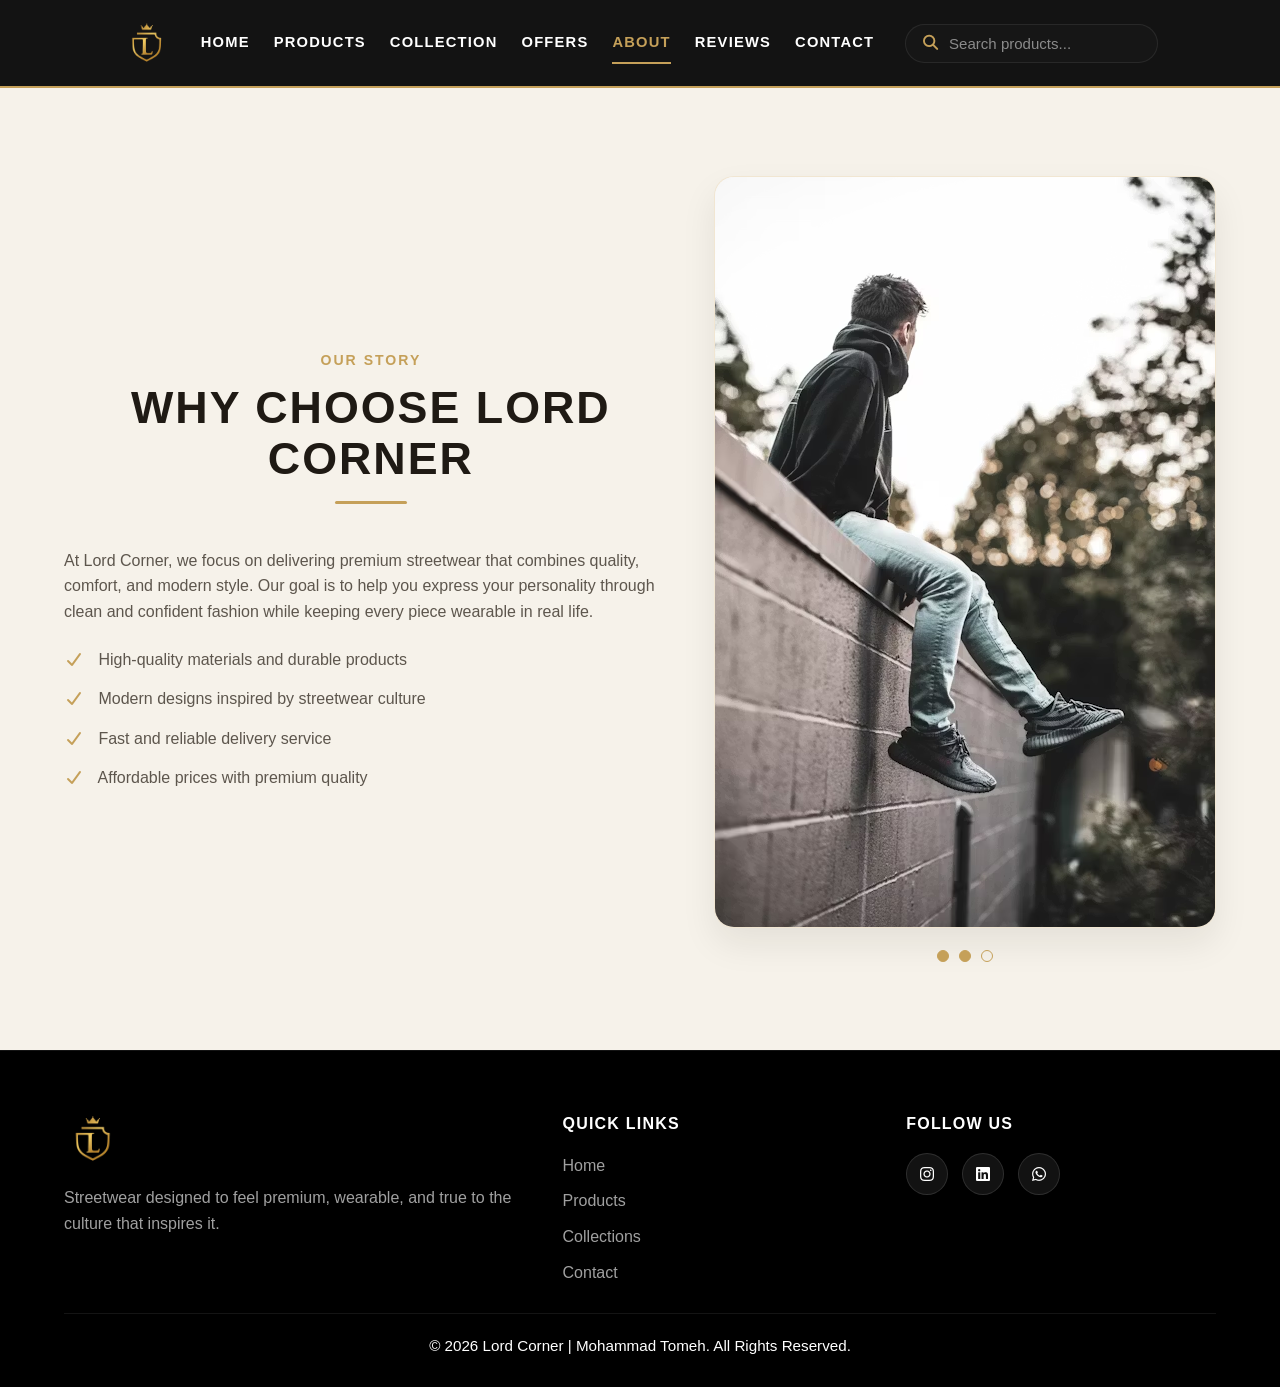
==== about.html @ c8d8e0b9 "First Push" ====
<!DOCTYPE html>
<html lang="en">
<head>
    <meta charset="UTF-8">
    <meta name="viewport" content="width=device-width, initial-scale=1.0">
    <title>Lord Corner | About Us</title>
    <link rel="stylesheet" href="css/all.css">
    <link rel="stylesheet" href="css/style.css">
</head>
<body>

    <header class="site-header">
        <div class="header-container">
            <a href="index.html" class="logo-link">
                <img class="site-logo" src="Photos/logo_Nero_AI_Background_Remover_transparent.png" alt="Lord Corner Logo">
            </a>
            <nav class="primary-nav">
                <ul class="primary-nav-list">
                    <li><a href="index.html" class="primary-nav-link">Home</a></li>
                    <li><a href="Products.html" class="primary-nav-link">Products</a></li>
                    <li class="collection-menu">
                        <a href="collection.html" class="primary-nav-link">Collection</a>
                        <ul class="collection-dropdown">
                            <li><a href="collection.html#curated-edit" class="dropdown-nav-link">Curated Edit</a></li>
                            <li><a href="collection.html#featured-sets" class="dropdown-nav-link">Featured Sets</a></li>
                            <li><a href="collection.html#seasonal-picks" class="dropdown-nav-link">Seasonal Picks</a></li>
                        </ul>
                    </li>
                    <li><a href="offers.html" class="primary-nav-link">Offers</a></li>
                    <li><a href="about.html" class="primary-nav-link active">About</a></li>
                    <li><a href="team.html" class="primary-nav-link">Reviews</a></li>
                    <li><a href="contact.html" class="primary-nav-link">Contact</a></li>
                </ul>
            </nav>
            <div class="header-actions">
                <div class="header-search">
                    <i class="fa-solid fa-magnifying-glass"></i>
                    <input type="search" placeholder="Search products...">
                </div>
            </div>
        </div>
    </header>

    <section class="about-section" id="about">
        <div class="about-layout">
            <div class="about-copy">
                <div class="section-header">
                    <span class="section-subtitle">Our Story</span>
                    <h2 class="section-title">Why Choose Lord Corner</h2>
                    <div class="section-line"></div>
                </div>

                <p class="about-description">
                    At Lord Corner, we focus on delivering premium streetwear that combines quality, comfort,
                    and modern style. Our goal is to help you express your personality through clean and confident
                    fashion while keeping every piece wearable in real life.
                </p>

                <ul class="about-list">
                    <li><i class="fa-solid fa-check"></i> High-quality materials and durable products</li>
                    <li><i class="fa-solid fa-check"></i> Modern designs inspired by streetwear culture</li>
                    <li><i class="fa-solid fa-check"></i> Fast and reliable delivery service</li>
                    <li><i class="fa-solid fa-check"></i> Affordable prices with premium quality</li>
                </ul>
            </div>

            <div class="about-visual">
                <div class="about-photo-frame">
                    <img src="Photos/outfit.avif" alt="Lord Corner outfit showcase">
                </div>

                <div class="about-gallery-dots">
                    <a href="#about"><div class="about-gallery-dot about-gallery-dot-active"></div></a>
                    <a href="#about"><div class="about-gallery-dot about-gallery-dot-middle"></div></a>
                    <a href="#about"><div class="about-gallery-dot"></div></a>
                </div>
            </div>
        </div>
    </section>

    <footer class="site-footer">
        <div class="footer-container">
            <div class="footer-brand">
                <img src="Photos/logo_Nero_AI_Background_Remover_transparent.png" alt="Lord Corner Logo">
                <p>Streetwear designed to feel premium, wearable, and true to the culture that inspires it.</p>
            </div>

            <div class="footer-links">
                <h4>Quick Links</h4>
                <ul>
                    <li><a href="index.html">Home</a></li>
                    <li><a href="Products.html">Products</a></li>
                    <li><a href="collection.html">Collections</a></li>
                    <li><a href="contact.html">Contact</a></li>
                </ul>
            </div>

            <div class="footer-social">
                <h4>Follow Us</h4>
                <div class="social-icons">
                    <a href="https://www.instagram.com/m7md.tomeh/" target="_blank"><i class="fa-brands fa-instagram"></i></a>
                    <a href="https://www.linkedin.com/in/mohammad-tomeh-3a568034b/" target="_blank"><i class="fa-brands fa-linkedin"></i></a>
                    <a href="https://wa.me/972599396976" target="_blank"><i class="fa-brands fa-whatsapp"></i></a>
                </div>
            </div>
        </div>
        <div class="footer-bottom">
            <p>&copy; 2026 Lord Corner | Mohammad Tomeh. All Rights Reserved.</p>
        </div>
    </footer>

</body>
</html>
---- css/style.css ----
/* --- 1. Core Identity & Reset --- */
:root {
    --primary-gold: #c5a059;
    --dark-bg: #0a0a0a;
    --soft-bg: #f6f2ea;
    --soft-panel: #fbf7f0;
    --ink: #1f1a14;
    --card-bg: #151515;
    --card-alt-bg: #101010;
    --white: #ffffff;
    --gray: #a0a0a0;
    --soft-text: #5d564d;
    --muted: #d7d7d7;
    --border: rgba(197, 160, 89, 0.16);
    --shadow: 0 18px 45px rgba(0, 0, 0, 0.35);
    --transition: 0.3s ease;
}

* {
    margin: 0;
    padding: 0;
    box-sizing: border-box;
    font-family: "Segoe UI", Arial, sans-serif;
}

body {
    background-color: var(--soft-bg);
    color: var(--white);
    line-height: 1.6;
}

a {
    color: inherit;
    text-decoration: none;
}

img {
    display: block;
    max-width: 100%;
}

ul {
    list-style: none;
}

/* --- 2. Shared Navigation --- */
.site-header {
    background: rgba(10, 10, 10, 0.96);
    border-bottom: 2px solid var(--primary-gold);
    position: sticky;
    top: 0;
    z-index: 1000;
    backdrop-filter: blur(14px);
}

.header-container,
.site-header {
    padding-left: 5%;
    padding-right: 5%;
}

.header-container {
    min-height: 86px;
    display: flex;
    align-items: center;
    justify-content: space-between;
    gap: 24px;
}

.site-header:not(header) {
    min-height: 86px;
    display: flex;
    align-items: center;
    justify-content: space-between;
    gap: 24px;
    padding-top: 15px;
    padding-bottom: 15px;
}

.logo-link,
.site-header > a {
    display: inline-flex;
    align-items: center;
    flex-shrink: 0;
}

.site-logo {
    width: auto;
    height: 48px;
}

.primary-nav,
.primary-nav-list {
    display: flex;
    align-items: center;
}

.primary-nav {
    flex: 1 1 auto;
    justify-content: center;
    min-width: 0;
}

.primary-nav-list {
    gap: 24px;
    flex-wrap: wrap;
}

.nav-link,
.primary-nav-link {
    position: relative;
    display: inline-flex;
    align-items: center;
    padding: 10px 0;
    color: var(--white);
    font-size: 0.92rem;
    font-weight: 600;
    text-transform: uppercase;
    letter-spacing: 1.2px;
    transition: color var(--transition);
}

.nav-link::after,
.primary-nav-link::after {
    content: "";
    position: absolute;
    left: 0;
    bottom: 1px;
    width: 100%;
    height: 2px;
    background: var(--primary-gold);
    transform: scaleX(0);
    transform-origin: center;
    transition: transform var(--transition);
}

.nav-link:hover,
.nav-link.active,
.primary-nav-link:hover,
.primary-nav-link.active {
    color: var(--primary-gold);
}

.nav-link:hover::after,
.nav-link.active::after,
.primary-nav-link:hover::after,
.primary-nav-link.active::after {
    transform: scaleX(1);
}

.header-actions {
    display: flex;
    align-items: center;
    gap: 16px;
    flex-shrink: 0;
}

.header-search {
    display: flex;
    align-items: center;
    gap: 10px;
    background: #161616;
    border: 1px solid rgba(255, 255, 255, 0.08);
    border-radius: 999px;
    padding: 10px 16px;
    min-width: 230px;
}

.header-search i {
    color: var(--primary-gold);
    font-size: 0.95rem;
}

.header-search input {
    width: 100%;
    background: transparent;
    border: none;
    outline: none;
    color: var(--white);
    font-size: 0.94rem;
}

.header-search input::placeholder {
    color: #8b8b8b;
}

.cart-icon a {
    width: 42px;
    height: 42px;
    display: inline-flex;
    align-items: center;
    justify-content: center;
    border-radius: 50%;
    border: 1px solid rgba(255, 255, 255, 0.12);
    background: #151515;
    transition: transform var(--transition), border-color var(--transition), color var(--transition);
}

.cart-icon a:hover {
    color: var(--primary-gold);
    border-color: var(--primary-gold);
    transform: translateY(-2px);
}

/* --- 3. Home Hero --- */
.hero-banner {
    position: relative;
    min-height: calc(100vh - 86px);
    display: flex;
    align-items: center;
    justify-content: center;
    text-align: center;
    padding: 110px 5% 90px;
    background-color: #111111;
    background-image: url("../Photos/Home-photo.png");
    background-position: center;
    background-repeat: no-repeat;
    background-size: cover;
    overflow: hidden;
}

.hero-backdrop {
    position: absolute;
    inset: 0;
    background: rgba(0, 0, 0, 0.52);
    pointer-events: none;
}

.hero-content {
    position: relative;
    z-index: 1;
    max-width: 760px;
}

.hero-title {
    color: var(--primary-gold);
    font-size: clamp(2.7rem, 6vw, 4.9rem);
    line-height: 1.05;
    text-transform: uppercase;
    letter-spacing: 2px;
    margin-bottom: 22px;
}

.hero-text {
    max-width: 620px;
    margin: 0 auto 34px;
    color: var(--muted);
    font-size: 1.05rem;
}

.hero-cta-group {
    display: flex;
    align-items: center;
    justify-content: center;
    gap: 16px;
    flex-wrap: wrap;
}

.btn,
.hero-primary-button,
.hero-secondary-button {
    display: inline-flex;
    align-items: center;
    justify-content: center;
    min-width: 190px;
    padding: 14px 28px;
    border-radius: 6px;
    border: 2px solid transparent;
    font-size: 0.94rem;
    font-weight: 700;
    letter-spacing: 0.8px;
    text-transform: uppercase;
    transition: transform var(--transition), border-color var(--transition), background-color var(--transition), color var(--transition);
}

.btn:hover,
.hero-primary-button:hover,
.hero-secondary-button:hover {
    transform: translateY(-2px);
}

.btn-primary,
.hero-primary-button {
    background: var(--primary-gold);
    color: #080808;
}

.btn-primary:hover,
.hero-primary-button:hover {
    background: #d6b06a;
}

.btn-secondary,
.hero-secondary-button {
    border-color: rgba(255, 255, 255, 0.75);
    color: var(--white);
    background: transparent;
}

.btn-secondary:hover,
.hero-secondary-button:hover {
    border-color: var(--primary-gold);
    color: var(--primary-gold);
}

/* --- 4. Shared Sections --- */
.features-section,
.products-section,
.stats-section,
.offers-section,
.about-section {
    padding: 88px 5%;
}

.features-section,
.about-section,
.collection-showcase,
.contact-section,
.reviews-section {
    background: var(--soft-bg);
    color: var(--ink);
}

.features-section .section-title,
.about-section .section-title,
.collection-showcase .section-title,
.contact-section .section-title,
.reviews-section .section-title,
.features-section h3,
.about-section h3,
.collection-showcase h3,
.contact-section h3,
.reviews-section h3,
.features-section h2,
.about-section h2,
.collection-showcase h2,
.contact-section h2,
.reviews-section h2 {
    color: var(--ink);
}

.section-header {
    max-width: 760px;
    margin: 0 auto 44px;
    text-align: center;
}

.section-subtitle {
    display: inline-block;
    margin-bottom: 10px;
    color: var(--primary-gold);
    font-size: 0.88rem;
    font-weight: 700;
    text-transform: uppercase;
    letter-spacing: 2px;
}

.section-title {
    font-size: clamp(2rem, 4vw, 2.8rem);
    line-height: 1.15;
    text-transform: uppercase;
    letter-spacing: 2px;
}

.section-line {
    width: 72px;
    height: 3px;
    margin: 16px auto 0;
    background: var(--primary-gold);
    border-radius: 999px;
}

.feature-grid,
.product-grid,
.offers-grid,
.top-picks-grid,
.news-grid {
    max-width: 1200px;
    margin: 0 auto;
    display: grid;
    gap: 28px;
}

.feature-grid,
.product-grid,
.offers-grid,
.top-picks-grid,
.news-grid {
    grid-template-columns: repeat(auto-fit, minmax(260px, 1fr));
}

.feature-card,
.product-card,
.offer-card,
.top-pick-card,
.news-card {
    background: #171717;
    border: 1px solid rgba(255, 255, 255, 0.07);
    border-radius: 18px;
    box-shadow: var(--shadow);
    transition: transform var(--transition), border-color var(--transition), box-shadow var(--transition);
}

.features-section .feature-card,
.about-section .about-photo-frame,
.collection-showcase .season-card,
.contact-section .contact-method,
.contact-section .contact-form-card,
.contact-section .contact-details-card,
.reviews-section .review-card,
.reviews-section .reviews-highlight,
.reviews-section .reviews-summary-card {
    background: var(--soft-panel);
    border: 1px solid rgba(197, 160, 89, 0.2);
    box-shadow: 0 16px 35px rgba(30, 23, 14, 0.08);
}

.feature-card:hover,
.product-card:hover,
.offer-card:hover,
.top-pick-card:hover,
.news-card:hover {
    transform: translateY(-6px);
    border-color: rgba(197, 160, 89, 0.42);
    box-shadow: 0 24px 50px rgba(0, 0, 0, 0.42);
}

/* --- 5. Home Features --- */
.feature-card {
    padding: 34px 28px;
    text-align: center;
}

.feature-card.featured {
    border-color: rgba(197, 160, 89, 0.4);
    background: #eee4d2;
}

.feature-icon,
.offer-icon {
    color: var(--primary-gold);
    font-size: 2rem;
    margin-bottom: 20px;
}

.feature-card h3,
.offer-title {
    font-size: 1.25rem;
    margin-bottom: 12px;
}

.feature-card p,
.offer-description,
.stat-text,
.footer-brand p,
.site-footer-text {
    color: var(--gray);
}

.features-section .feature-card p,
.about-section .about-description,
.about-section .about-list,
.collection-showcase p,
.collection-showcase li,
.contact-section p,
.contact-section label,
.reviews-section p,
.reviews-section li {
    color: var(--soft-text);
}

/* --- 6. Home Products --- */
.products-section {
    background: #141414;
}

.product-card {
    overflow: hidden;
    padding: 0;
    text-align: left;
}

.product-image-container,
.product-card {
    position: relative;
}

.product-card img,
.news-image img {
    width: 100%;
    height: 320px;
    object-fit: cover;
}

.product-overlay {
    position: absolute;
    inset: 0;
    display: flex;
    align-items: flex-end;
    justify-content: center;
    padding: 24px;
    background: rgba(0, 0, 0, 0.62);
    opacity: 0;
    transition: opacity var(--transition);
}

.product-card:hover .product-overlay {
    opacity: 1;
}

.product-actions {
    display: flex;
    align-items: center;
    gap: 12px;
}

.product-actions button,
.product-action-button {
    width: 46px;
    height: 46px;
    border: none;
    border-radius: 50%;
    background: rgba(255, 255, 255, 0.94);
    color: #080808;
    display: inline-flex;
    align-items: center;
    justify-content: center;
    cursor: pointer;
    transition: transform var(--transition), background-color var(--transition), color var(--transition);
}

.product-action-button a {
    width: 100%;
    height: 100%;
    display: inline-flex;
    align-items: center;
    justify-content: center;
}

.product-actions button:hover,
.product-action-button:hover {
    transform: translateY(-2px);
    background: var(--primary-gold);
}

.product-badge {
    position: absolute;
    top: 18px;
    left: 18px;
    z-index: 1;
    background: var(--primary-gold);
    color: #080808;
    font-size: 0.76rem;
    font-weight: 800;
    text-transform: uppercase;
    letter-spacing: 1px;
    padding: 8px 12px;
    border-radius: 999px;
}

.product-info {
    padding: 22px 22px 24px;
}

.product-info h3,
.product-title {
    font-size: 1.2rem;
    margin-bottom: 6px;
}

.product-price,
.product-text {
    color: var(--primary-gold);
    font-weight: 700;
}

.section-footer {
    max-width: 1200px;
    margin: 30px auto 0;
    text-align: center;
}

.btn-text {
    display: inline-flex;
    align-items: center;
    gap: 10px;
    color: var(--primary-gold);
    font-weight: 700;
    letter-spacing: 0.8px;
    transition: gap var(--transition), color var(--transition);
}

.btn-text:hover {
    gap: 14px;
}

/* --- 7. Stats --- */
.stats-section {
    background: #0b0b0b;
    border-top: 1px solid rgba(255, 255, 255, 0.06);
    border-bottom: 1px solid rgba(255, 255, 255, 0.06);
    padding-top: 74px;
    padding-bottom: 74px;
}

.stats-backdrop {
    max-width: 1200px;
    margin: 0 auto;
}

.stats-grid {
    display: grid;
    grid-template-columns: repeat(3, minmax(0, 1fr));
    gap: 22px;
}

.stat-card {
    min-height: 180px;
    padding: 34px 24px 30px;
    text-align: center;
    display: flex;
    flex-direction: column;
    align-items: center;
    justify-content: center;
    background: #121212;
    border: 1px solid rgba(197, 160, 89, 0.2);
    border-top: 3px solid var(--primary-gold);
    border-radius: 20px;
    box-shadow: 0 18px 34px rgba(0, 0, 0, 0.28);
}

.stat-number {
    color: var(--primary-gold);
    font-size: clamp(2.4rem, 4vw, 3.4rem);
    line-height: 1;
    margin-bottom: 14px;
    letter-spacing: 1px;
}

.stat-text {
    color: #ddd4c5;
    font-size: 1.02rem;
    letter-spacing: 0.4px;
}

/* --- 8. Footer --- */
.site-footer {
    background: #000000;
    border-top: 1px solid rgba(255, 255, 255, 0.08);
    padding: 60px 5% 28px;
}

.footer-container {
    max-width: 1200px;
    margin: 0 auto;
    display: grid;
    grid-template-columns: minmax(220px, 1.2fr) repeat(2, minmax(180px, 0.8fr));
    gap: 34px;
    align-items: start;
}

.footer-brand img,
.site-footer-logo img {
    height: 56px;
    width: auto;
    margin-bottom: 18px;
}

.footer-brand,
.footer-links,
.footer-social {
    text-align: left;
}

.footer-links h4,
.footer-social h4 {
    font-size: 1rem;
    letter-spacing: 1.2px;
    text-transform: uppercase;
    margin-bottom: 16px;
}

.footer-links ul {
    display: grid;
    gap: 10px;
}

.footer-links a {
    color: var(--gray);
    transition: color var(--transition);
}

.footer-links a:hover {
    color: var(--primary-gold);
}

.social-icons,
.site-footer-social-links {
    display: flex;
    align-items: center;
    gap: 14px;
    flex-wrap: wrap;
}

.social-icons a,
.site-footer-social-links a {
    width: 42px;
    height: 42px;
    display: inline-flex;
    align-items: center;
    justify-content: center;
    border-radius: 50%;
    border: 1px solid rgba(255, 255, 255, 0.12);
    background: #121212;
    transition: transform var(--transition), color var(--transition), border-color var(--transition);
}

.social-icons a:hover,
.site-footer-social-links a:hover {
    color: var(--primary-gold);
    border-color: var(--primary-gold);
    transform: translateY(-2px);
}

.footer-bottom,
.site-footer-text {
    max-width: 1200px;
    margin: 28px auto 0;
    padding-top: 20px;
    border-top: 1px solid rgba(255, 255, 255, 0.08);
    text-align: center;
    font-size: 0.95rem;
}

.site-footer-logo,
.site-footer-text {
    text-align: center;
}

/* --- 9. Other Existing Pages Compatibility --- */
.offers-grid {
    align-items: stretch;
}

.offers-section {
    padding-top: 110px;
    padding-bottom: 96px;
    background: var(--soft-bg);
}

.offers-section .section-header {
    margin-bottom: 72px;
    padding: 36px 20px 42px;
    background: #101010;
    border-radius: 24px;
}

.offer-card {
    padding: 28px 24px;
}

.offer-card-content {
    display: flex;
    align-items: flex-start;
    gap: 18px;
}

.offer-copy {
    flex: 1 1 auto;
}

.about-layout {
    max-width: 1200px;
    margin: 0 auto;
    display: grid;
    grid-template-columns: minmax(0, 1.1fr) minmax(320px, 0.9fr);
    gap: 36px;
    align-items: center;
}

.about-description {
    color: var(--gray);
    margin-bottom: 22px;
}

.about-list {
    display: grid;
    gap: 14px;
}

.about-list i {
    color: var(--primary-gold);
    margin-right: 10px;
}

.about-photo-frame {
    overflow: hidden;
    border-radius: 20px;
    border: 1px solid rgba(255, 255, 255, 0.08);
    box-shadow: var(--shadow);
}

.about-photo-frame img {
    width: 100%;
    height: 100%;
    min-height: 420px;
    object-fit: cover;
}

.about-gallery-dots {
    display: flex;
    justify-content: center;
    gap: 10px;
    margin-top: 22px;
}

.about-gallery-dot {
    width: 12px;
    height: 12px;
    border-radius: 50%;
    border: 1px solid var(--primary-gold);
}

.about-gallery-dot:hover{
    background: var(--primary-gold);
}

.about-gallery-dot-active,
.about-gallery-dot-middle {
    background: var(--primary-gold);
}

.collection-menu {
    position: relative;
    padding-bottom: 14px;
    margin-bottom: -14px;
}

.collection-menu::after {
    content: "";
    position: absolute;
    left: 0;
    right: 0;
    top: 100%;
    height: 16px;
}

.collection-dropdown {
    position: absolute;
    top: 100%;
    left: 50%;
    transform: translateX(-50%);
    min-width: 190px;
    background: #141414;
    border: 1px solid rgba(255, 255, 255, 0.08);
    border-radius: 12px;
    padding: 12px 0;
    display: none;
    box-shadow: var(--shadow);
    z-index: 1001;
}

.collection-menu:hover .collection-dropdown {
    display: block;
}

.dropdown-nav-link {
    display: block;
    padding: 10px 16px;
    color: var(--gray);
    transition: color var(--transition), background-color var(--transition);
}

.dropdown-nav-link:hover {
    color: var(--primary-gold);
    background: rgba(255, 255, 255, 0.03);
}

/* --- 10. Collection Page --- */
.collection-hero,
.contact-hero {
    padding: 96px 5% 72px;
    background: var(--soft-bg);
    color: var(--ink);
}

.collection-hero-inner,
.contact-hero-inner {
    max-width: 1200px;
    margin: 0 auto;
    display: grid;
    grid-template-columns: minmax(0, 1.05fr) minmax(300px, 0.95fr);
    gap: 34px;
    align-items: center;
}

.eyebrow {
    display: inline-block;
    margin-bottom: 12px;
    color: var(--primary-gold);
    text-transform: uppercase;
    letter-spacing: 2px;
    font-size: 0.84rem;
    font-weight: 700;
}

.collection-hero-copy h1,
.contact-hero-copy h1 {
    font-size: clamp(2.3rem, 4.5vw, 4.3rem);
    line-height: 1.05;
    text-transform: uppercase;
    letter-spacing: 1.8px;
    margin-bottom: 18px;
}

.collection-hero-copy p,
.contact-hero-copy p,
.contact-intro,
.collection-note {
    color: var(--soft-text);
    max-width: 640px;
}

.collection-highlights,
.contact-points {
    display: grid;
    gap: 12px;
    margin-top: 24px;
}

.collection-highlights li,
.contact-points li {
    color: var(--soft-text);
}

.collection-highlights i,
.contact-points i {
    color: var(--primary-gold);
    margin-right: 10px;
}

.collection-hero-visual,
.contact-hero-card {
    background: var(--soft-panel);
    border: 1px solid rgba(197, 160, 89, 0.2);
    border-radius: 24px;
    overflow: hidden;
    box-shadow: 0 16px 35px rgba(30, 23, 14, 0.08);
}

.collection-hero-visual img {
    width: 100%;
    height: 100%;
    min-height: 420px;
    object-fit: cover;
}

.collection-showcase,
.contact-section,
.team-members-section {
    padding: 88px 5%;
}

.curated-grid,
.season-grid,
.contact-grid,
.team-members-grid {
    max-width: 1200px;
    margin: 0 auto;
    display: grid;
    gap: 28px;
}

.curated-grid {
    grid-template-columns: repeat(12, minmax(0, 1fr));
}

.curated-card {
    position: relative;
    overflow: hidden;
    border-radius: 22px;
    min-height: 320px;
    border: 1px solid rgba(255, 255, 255, 0.08);
    box-shadow: var(--shadow);
    background: #1a1815;
}

.curated-card.large {
    grid-column: span 7;
}

.curated-card.small {
    grid-column: span 5;
}

.curated-card img {
    width: 100%;
    height: 100%;
    min-height: 320px;
    object-fit: cover;
}

.curated-card-overlay {
    position: absolute;
    inset: 0;
    display: flex;
    align-items: flex-end;
    padding: 28px;
    background: rgba(0, 0, 0, 0.62);
}

.curated-card-copy h3,
.season-card h3,
.contact-method h3 {
    font-size: 1.45rem;
    margin-bottom: 8px;
}

.curated-card-copy p,
.season-card p,
.contact-method p,
.contact-form-card p,
.contact-details-card p,
.team-member-role {
    color: var(--gray);
}

.season-card h3,
.contact-method h3,
.contact-form-card h3,
.contact-details-card h3 {
    color: var(--ink);
}

.curated-card-tag {
    display: inline-flex;
    margin-bottom: 14px;
    padding: 7px 12px;
    border-radius: 999px;
    background: rgba(197, 160, 89, 0.18);
    color: var(--primary-gold);
    font-size: 0.78rem;
    font-weight: 700;
    text-transform: uppercase;
    letter-spacing: 1px;
}

.season-grid,
.contact-grid,
.team-members-grid {
    grid-template-columns: repeat(auto-fit, minmax(260px, 1fr));
}

.season-card,
.contact-method,
.contact-form-card,
.contact-details-card,
.team-member-card {
    background: var(--soft-panel);
    border: 1px solid rgba(255, 255, 255, 0.08);
    border-radius: 20px;
    box-shadow: var(--shadow);
}

.season-card,
.contact-method,
.contact-form-card,
.contact-details-card {
    padding: 28px;
}

.season-card ul {
    display: grid;
    gap: 10px;
    margin-top: 16px;
}

.season-card li {
    color: var(--muted);
}

.team-member-card {
    overflow: hidden;
}

.team-member-image-wrapper {
    position: relative;
}

.team-member-image-wrapper img {
    width: 100%;
    height: 330px;
    object-fit: cover;
}

.team-member-social-overlay {
    position: absolute;
    inset: 0;
    display: flex;
    align-items: flex-end;
    justify-content: center;
    gap: 12px;
    padding: 20px;
    background: rgba(0, 0, 0, 0.58);
    opacity: 0;
    transition: opacity var(--transition);
}

.team-member-card:hover .team-member-social-overlay {
    opacity: 1;
}

.team-member-social-overlay a {
    width: 42px;
    height: 42px;
    display: inline-flex;
    align-items: center;
    justify-content: center;
    border-radius: 50%;
    background: rgba(255, 255, 255, 0.94);
    color: #111;
}

.team-member-info {
    padding: 22px;
    text-align: center;
}

.team-member-name {
    font-size: 1.2rem;
    margin-bottom: 6px;
}

/* --- 11. Contact Page --- */
.contact-grid {
    align-items: start;
    grid-template-columns: minmax(0, 0.95fr) minmax(320px, 1.05fr);
}

.contact-hero-card,
.contact-details-card {
    padding: 28px;
}

.contact-hero-card h3,
.contact-details-card h3,
.contact-form-card h3 {
    font-size: 1.35rem;
    margin-bottom: 12px;
}

.contact-methods {
    max-width: 1200px;
    margin: 0 auto 28px;
    display: grid;
    grid-template-columns: repeat(auto-fit, minmax(220px, 1fr));
    gap: 24px;
}

.contact-method i {
    color: var(--primary-gold);
    font-size: 1.6rem;
    margin-bottom: 16px;
}

.contact-method a,
.contact-detail-link {
    color: var(--ink);
    font-weight: 600;
}

.contact-form {
    display: grid;
    gap: 16px;
    margin-top: 20px;
}

.contact-form-row {
    display: grid;
    grid-template-columns: repeat(2, minmax(0, 1fr));
    gap: 16px;
}

.contact-form label {
    display: grid;
    gap: 8px;
    color: var(--muted);
    font-size: 0.95rem;
}

.contact-form input,
.contact-form textarea {
    width: 100%;
    background: rgba(255, 255, 255, 0.88);
    color: var(--ink);
    border: 1px solid rgba(197, 160, 89, 0.2);
    border-radius: 12px;
    padding: 14px 16px;
    outline: none;
    transition: border-color var(--transition), box-shadow var(--transition);
}

.contact-form textarea {
    min-height: 160px;
    resize: vertical;
}

.contact-form input:focus,
.contact-form textarea:focus {
    border-color: rgba(197, 160, 89, 0.55);
    box-shadow: 0 0 0 3px rgba(197, 160, 89, 0.12);
}

.detail-list {
    display: grid;
    gap: 14px;
    margin: 20px 0;
}

.detail-list strong {
    display: block;
    margin-bottom: 4px;
    color: var(--ink);
}

.contact-note {
    margin-top: 18px;
    padding: 16px 18px;
    border-radius: 14px;
    background: rgba(197, 160, 89, 0.08);
    color: var(--muted);
}

/* --- 12. Reviews Page --- */
.reviews-hero {
    padding: 96px 5% 72px;
    background: var(--soft-bg);
    color: var(--ink);
}

.reviews-hero-inner {
    max-width: 1200px;
    margin: 0 auto;
    display: grid;
    grid-template-columns: minmax(0, 1.1fr) minmax(300px, 0.9fr);
    gap: 34px;
    align-items: center;
}

.reviews-hero-copy h1 {
    font-size: clamp(2.3rem, 4.5vw, 4.1rem);
    line-height: 1.05;
    margin-bottom: 18px;
    text-transform: uppercase;
    letter-spacing: 1.8px;
}

.reviews-hero-copy p,
.reviews-summary-card p {
    color: var(--soft-text);
}

.reviews-metrics {
    display: flex;
    gap: 16px;
    flex-wrap: wrap;
    margin-top: 24px;
}

.reviews-metrics span {
    display: inline-flex;
    align-items: center;
    padding: 10px 14px;
    border-radius: 999px;
    background: rgba(197, 160, 89, 0.12);
    color: var(--ink);
    font-weight: 600;
}

.reviews-summary-card {
    padding: 30px;
    border-radius: 22px;
}

.reviews-summary-score {
    display: flex;
    align-items: baseline;
    gap: 10px;
    margin-bottom: 10px;
}

.reviews-summary-score strong {
    font-size: 3rem;
    line-height: 1;
    color: var(--primary-gold);
}

.reviews-stars {
    color: var(--primary-gold);
    letter-spacing: 2px;
    margin-bottom: 14px;
}

.reviews-section {
    padding: 88px 5%;
}

.reviews-grid {
    max-width: 1200px;
    margin: 0 auto 30px;
    display: grid;
    grid-template-columns: repeat(auto-fit, minmax(260px, 1fr));
    gap: 28px;
}

.review-card {
    padding: 28px;
    border-radius: 20px;
}

.review-card p {
    margin-bottom: 18px;
}

.review-author {
    display: flex;
    align-items: center;
    justify-content: space-between;
    gap: 14px;
}

.review-author strong {
    color: var(--ink);
    display: block;
    margin-bottom: 4px;
}

.review-author span {
    color: var(--soft-text);
    font-size: 0.95rem;
}

.review-rating {
    color: var(--primary-gold);
    white-space: nowrap;
}

.reviews-highlight-wrap {
    max-width: 1200px;
    margin: 0 auto;
}

.reviews-highlight {
    padding: 32px;
    border-radius: 24px;
}

.reviews-highlight ul {
    display: grid;
    gap: 12px;
    margin-top: 18px;
}

.reviews-highlight li {
    color: var(--soft-text);
}

.reviews-highlight i {
    color: var(--primary-gold);
    margin-right: 10px;
}

/* --- 13. Responsive Layout --- */
@media (max-width: 1100px) {
    .header-container,
    .site-header:not(header) {
        flex-wrap: wrap;
        justify-content: center;
    }

    .primary-nav {
        order: 3;
        width: 100%;
    }

    .primary-nav-list {
        justify-content: center;
    }

    .footer-container,
    .about-layout,
    .collection-hero-inner,
    .contact-hero-inner,
    .contact-grid,
    .reviews-hero-inner {
        grid-template-columns: 1fr;
    }

    .curated-card.large,
    .curated-card.small {
        grid-column: span 12;
    }
}

@media (max-width: 768px) {
    .site-header,
    .header-container,
    .site-header:not(header) {
        padding-left: 20px;
        padding-right: 20px;
    }

    .header-container,
    .site-header:not(header) {
        min-height: auto;
        gap: 18px;
    }

    .header-actions,
    .header-search {
        width: 100%;
    }

    .header-search {
        min-width: 0;
    }

    .hero-banner,
    .features-section,
    .products-section,
    .stats-section,
    .offers-section,
    .about-section,
    .site-footer {
        padding-left: 20px;
        padding-right: 20px;
    }

    .hero-banner {
        min-height: auto;
        padding-top: 90px;
        padding-bottom: 72px;
    }

    .hero-text {
        font-size: 1rem;
    }

    .feature-grid,
    .product-grid,
    .offers-grid,
    .top-picks-grid,
    .news-grid,
    .stats-grid,
    .contact-methods,
    .contact-grid,
    .team-members-grid,
    .reviews-grid {
        grid-template-columns: 1fr;
    }

    .curated-grid,
    .contact-form-row {
        grid-template-columns: 1fr;
    }

    .offer-card-content {
        flex-direction: column;
        align-items: flex-start;
    }

    .footer-container {
        gap: 26px;
    }

    .footer-brand,
    .footer-links,
    .footer-social {
        text-align: center;
    }
}
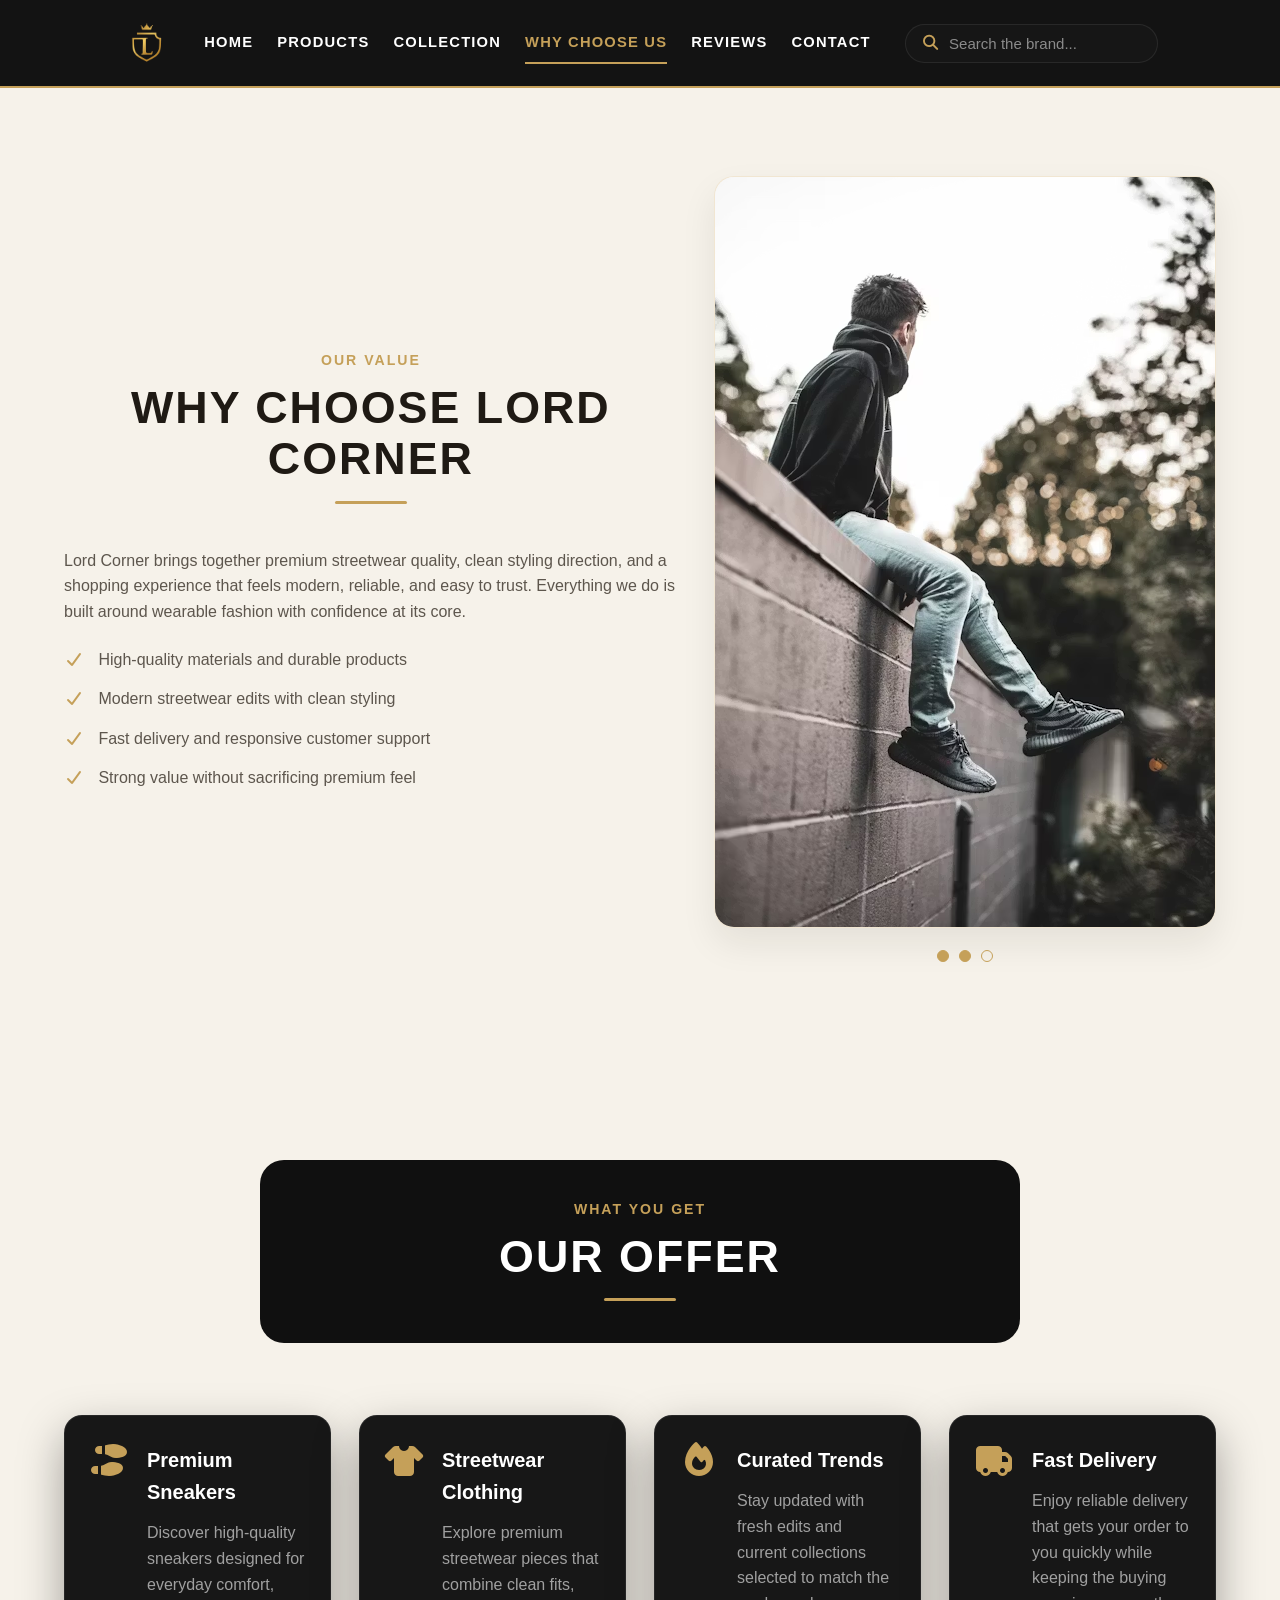
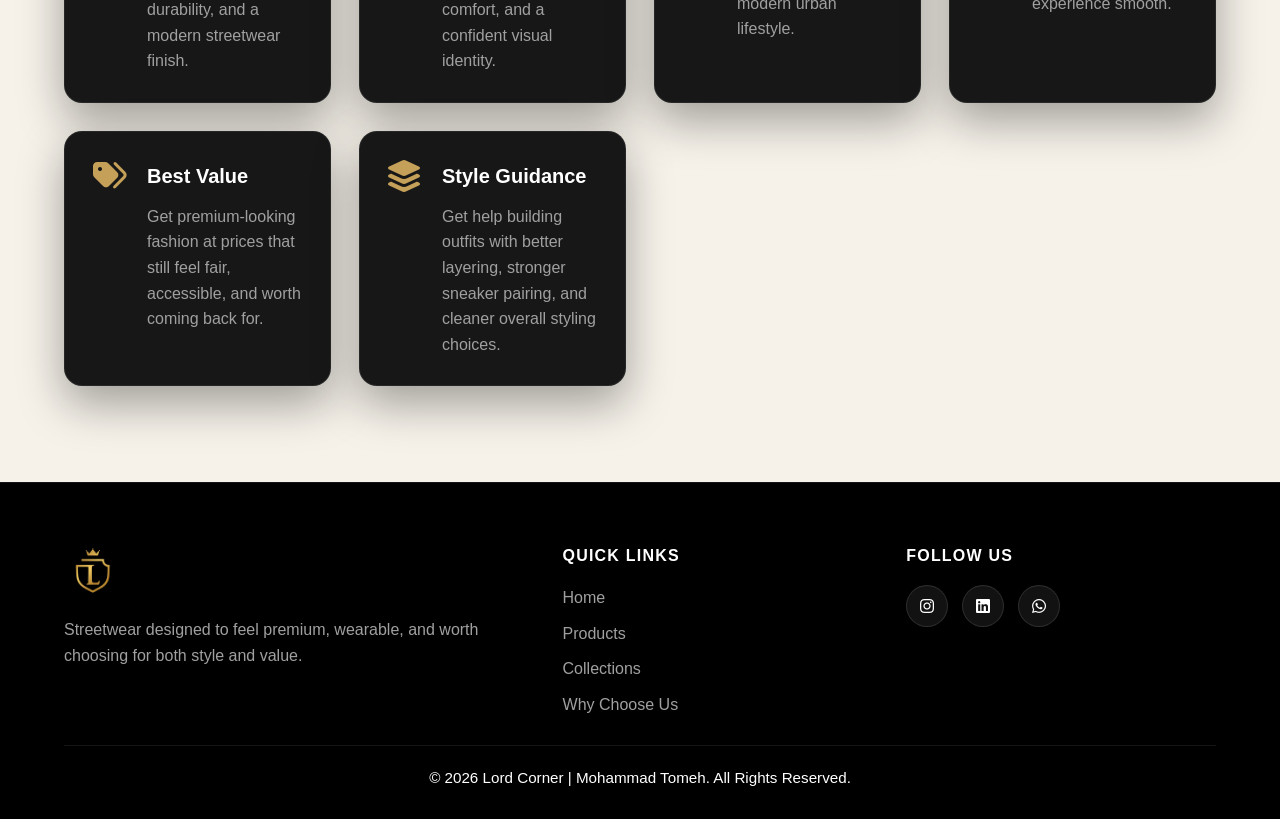
==== commit 5d895834: "Update" ====
--- a/about.html
+++ b/about.html
@@ -3,7 +3,7 @@
 <head>
     <meta charset="UTF-8">
     <meta name="viewport" content="width=device-width, initial-scale=1.0">
-    <title>Lord Corner | About Us</title>
+    <title>Lord Corner | Why Choose Us</title>
     <link rel="stylesheet" href="css/all.css">
     <link rel="stylesheet" href="css/style.css">
 </head>
@@ -26,16 +26,15 @@
                             <li><a href="collection.html#seasonal-picks" class="dropdown-nav-link">Seasonal Picks</a></li>
                         </ul>
                     </li>
-                    <li><a href="offers.html" class="primary-nav-link">Offers</a></li>
-                    <li><a href="about.html" class="primary-nav-link active">About</a></li>
-                    <li><a href="team.html" class="primary-nav-link">Reviews</a></li>
+                    <li><a href="about.html" class="primary-nav-link active">Why Choose Us</a></li>
+                    <li><a href="reviews.html" class="primary-nav-link">Reviews</a></li>
                     <li><a href="contact.html" class="primary-nav-link">Contact</a></li>
                 </ul>
             </nav>
             <div class="header-actions">
                 <div class="header-search">
                     <i class="fa-solid fa-magnifying-glass"></i>
-                    <input type="search" placeholder="Search products...">
+                    <input type="search" placeholder="Search the brand...">
                 </div>
             </div>
         </div>
@@ -45,22 +44,22 @@
         <div class="about-layout">
             <div class="about-copy">
                 <div class="section-header">
-                    <span class="section-subtitle">Our Story</span>
+                    <span class="section-subtitle">Our Value</span>
                     <h2 class="section-title">Why Choose Lord Corner</h2>
                     <div class="section-line"></div>
                 </div>
 
                 <p class="about-description">
-                    At Lord Corner, we focus on delivering premium streetwear that combines quality, comfort,
-                    and modern style. Our goal is to help you express your personality through clean and confident
-                    fashion while keeping every piece wearable in real life.
+                    Lord Corner brings together premium streetwear quality, clean styling direction,
+                    and a shopping experience that feels modern, reliable, and easy to trust.
+                    Everything we do is built around wearable fashion with confidence at its core.
                 </p>
 
                 <ul class="about-list">
                     <li><i class="fa-solid fa-check"></i> High-quality materials and durable products</li>
-                    <li><i class="fa-solid fa-check"></i> Modern designs inspired by streetwear culture</li>
-                    <li><i class="fa-solid fa-check"></i> Fast and reliable delivery service</li>
-                    <li><i class="fa-solid fa-check"></i> Affordable prices with premium quality</li>
+                    <li><i class="fa-solid fa-check"></i> Modern streetwear edits with clean styling</li>
+                    <li><i class="fa-solid fa-check"></i> Fast delivery and responsive customer support</li>
+                    <li><i class="fa-solid fa-check"></i> Strong value without sacrificing premium feel</li>
                 </ul>
             </div>
 
@@ -78,11 +77,81 @@
         </div>
     </section>
 
+    <section class="offers-section" id="value">
+        <div class="section-header">
+            <span class="section-subtitle">What You Get</span>
+            <h2 class="section-title">Our Offer</h2>
+            <div class="section-line"></div>
+        </div>
+
+        <div class="offers-grid">
+            <div class="offer-card">
+                <div class="offer-card-content">
+                    <a href="#value"><i class="offer-icon fa-solid fa-shoe-prints"></i></a>
+                    <div class="offer-copy">
+                        <h2 class="offer-title">Premium Sneakers</h2>
+                        <p class="offer-description">Discover high-quality sneakers designed for everyday comfort, durability, and a modern streetwear finish.</p>
+                    </div>
+                </div>
+            </div>
+
+            <div class="offer-card">
+                <div class="offer-card-content">
+                    <a href="#value"><i class="offer-icon fa-solid fa-shirt"></i></a>
+                    <div class="offer-copy">
+                        <h2 class="offer-title">Streetwear Clothing</h2>
+                        <p class="offer-description">Explore premium streetwear pieces that combine clean fits, comfort, and a confident visual identity.</p>
+                    </div>
+                </div>
+            </div>
+
+            <div class="offer-card">
+                <div class="offer-card-content">
+                    <a href="#value"><i class="offer-icon fa-solid fa-fire"></i></a>
+                    <div class="offer-copy">
+                        <h2 class="offer-title">Curated Trends</h2>
+                        <p class="offer-description">Stay updated with fresh edits and current collections selected to match the modern urban lifestyle.</p>
+                    </div>
+                </div>
+            </div>
+
+            <div class="offer-card">
+                <div class="offer-card-content">
+                    <a href="#value"><i class="offer-icon fa-solid fa-truck"></i></a>
+                    <div class="offer-copy">
+                        <h2 class="offer-title">Fast Delivery</h2>
+                        <p class="offer-description">Enjoy reliable delivery that gets your order to you quickly while keeping the buying experience smooth.</p>
+                    </div>
+                </div>
+            </div>
+
+            <div class="offer-card">
+                <div class="offer-card-content">
+                    <a href="#value"><i class="offer-icon fa-solid fa-tags"></i></a>
+                    <div class="offer-copy">
+                        <h2 class="offer-title">Best Value</h2>
+                        <p class="offer-description">Get premium-looking fashion at prices that still feel fair, accessible, and worth coming back for.</p>
+                    </div>
+                </div>
+            </div>
+
+            <div class="offer-card">
+                <div class="offer-card-content">
+                    <a href="#value"><i class="offer-icon fa-solid fa-layer-group"></i></a>
+                    <div class="offer-copy">
+                        <h2 class="offer-title">Style Guidance</h2>
+                        <p class="offer-description">Get help building outfits with better layering, stronger sneaker pairing, and cleaner overall styling choices.</p>
+                    </div>
+                </div>
+            </div>
+        </div>
+    </section>
+
     <footer class="site-footer">
         <div class="footer-container">
             <div class="footer-brand">
                 <img src="Photos/logo_Nero_AI_Background_Remover_transparent.png" alt="Lord Corner Logo">
-                <p>Streetwear designed to feel premium, wearable, and true to the culture that inspires it.</p>
+                <p>Streetwear designed to feel premium, wearable, and worth choosing for both style and value.</p>
             </div>
 
             <div class="footer-links">
@@ -91,7 +160,7 @@
                     <li><a href="index.html">Home</a></li>
                     <li><a href="Products.html">Products</a></li>
                     <li><a href="collection.html">Collections</a></li>
-                    <li><a href="contact.html">Contact</a></li>
+                    <li><a href="about.html">Why Choose Us</a></li>
                 </ul>
             </div>
 
@@ -109,5 +178,6 @@
         </div>
     </footer>
 
+    <script src="js/main.js"></script>
 </body>
 </html>
--- a/css/style.css
+++ b/css/style.css
@@ -232,13 +232,30 @@
     max-width: 760px;
 }
 
+.hero-brand {
+    display: block;
+    width: max-content;
+    max-width: 100%;
+    margin: 0 auto 22px;
+    padding: 0 0 10px;
+    color: var(--white);
+    font-size: clamp(1.8rem, 4.2vw, 3.2rem);
+    font-weight: 800;
+    letter-spacing: 4px;
+    text-transform: uppercase;
+    border-bottom: 2px solid rgba(197, 160, 89, 0.9);
+    text-align: center;
+    text-shadow: 0 8px 22px rgba(0, 0, 0, 0.28);
+    white-space: nowrap;
+}
+
 .hero-title {
     color: var(--primary-gold);
-    font-size: clamp(2.7rem, 6vw, 4.9rem);
-    line-height: 1.05;
+    font-size: clamp(1.9rem, 4.2vw, 3.2rem);
+    line-height: 1.1;
     text-transform: uppercase;
     letter-spacing: 2px;
-    margin-bottom: 22px;
+    margin-bottom: 18px;
 }
 
 .hero-text {
@@ -865,15 +882,33 @@
 }
 
 .dropdown-nav-link {
+    position: relative;
     display: block;
     padding: 10px 16px;
     color: var(--gray);
     transition: color var(--transition), background-color var(--transition);
 }
 
+.dropdown-nav-link::after {
+    content: "";
+    position: absolute;
+    left: 16px;
+    bottom: 8px;
+    width: calc(100% - 32px);
+    height: 1px;
+    background: var(--primary-gold);
+    transform: scaleX(0);
+    transform-origin: left;
+    transition: transform var(--transition);
+}
+
 .dropdown-nav-link:hover {
     color: var(--primary-gold);
     background: rgba(255, 255, 255, 0.03);
+}
+
+.dropdown-nav-link:hover::after {
+    transform: scaleX(1);
 }
 
 /* --- 10. Collection Page --- */
@@ -905,7 +940,9 @@
 }
 
 .collection-hero-copy h1,
-.contact-hero-copy h1 {
+.collection-hero-copy h2,
+.contact-hero-copy h1,
+.contact-hero-copy h2 {
     font-size: clamp(2.3rem, 4.5vw, 4.3rem);
     line-height: 1.05;
     text-transform: uppercase;
@@ -1006,7 +1043,7 @@
     display: flex;
     align-items: flex-end;
     padding: 28px;
-    background: rgba(0, 0, 0, 0.62);
+    background: rgba(0, 0, 0, 0.72);
 }
 
 .curated-card-copy h3,
@@ -1014,6 +1051,10 @@
 .contact-method h3 {
     font-size: 1.45rem;
     margin-bottom: 8px;
+}
+
+.curated-card-copy h3 {
+    color: var(--white);
 }
 
 .curated-card-copy p,
@@ -1023,6 +1064,10 @@
 .contact-details-card p,
 .team-member-role {
     color: var(--gray);
+}
+
+.curated-card-copy p {
+    color: #f0ebe1;
 }
 
 .season-card h3,
@@ -1247,7 +1292,8 @@
     align-items: center;
 }
 
-.reviews-hero-copy h1 {
+.reviews-hero-copy h1,
+.reviews-hero-copy h2 {
     font-size: clamp(2.3rem, 4.5vw, 4.1rem);
     line-height: 1.05;
     margin-bottom: 18px;
@@ -1413,16 +1459,46 @@
     .header-container,
     .site-header:not(header) {
         min-height: auto;
-        gap: 18px;
-    }
-
-    .header-actions,
+        gap: 14px;
+    }
+
+    .site-logo {
+        height: 40px;
+    }
+
+    .header-actions {
+        width: 100%;
+        display: grid;
+        grid-template-columns: minmax(0, 1fr) auto;
+        align-items: center;
+        gap: 12px;
+    }
+
     .header-search {
         width: 100%;
-    }
-
-    .header-search {
         min-width: 0;
+        padding: 9px 14px;
+    }
+
+    .primary-nav-list {
+        width: 100%;
+        display: grid;
+        grid-template-columns: repeat(2, minmax(0, 1fr));
+        gap: 12px 20px;
+    }
+
+    .primary-nav-list li,
+    .primary-nav-list .collection-menu {
+        width: 100%;
+    }
+
+    .nav-link,
+    .primary-nav-link {
+        width: 100%;
+        justify-content: center;
+        padding: 8px 0;
+        font-size: 0.88rem;
+        letter-spacing: 1px;
     }
 
     .hero-banner,
@@ -1438,12 +1514,22 @@
 
     .hero-banner {
         min-height: auto;
-        padding-top: 90px;
-        padding-bottom: 72px;
+        padding-top: 56px;
+        padding-bottom: 56px;
     }
 
     .hero-text {
         font-size: 1rem;
+    }
+
+    .hero-brand {
+        font-size: clamp(1.5rem, 8vw, 2.2rem);
+        letter-spacing: 3px;
+        margin-bottom: 16px;
+    }
+
+    .hero-title {
+        font-size: clamp(1.4rem, 7vw, 2rem);
     }
 
     .feature-grid,
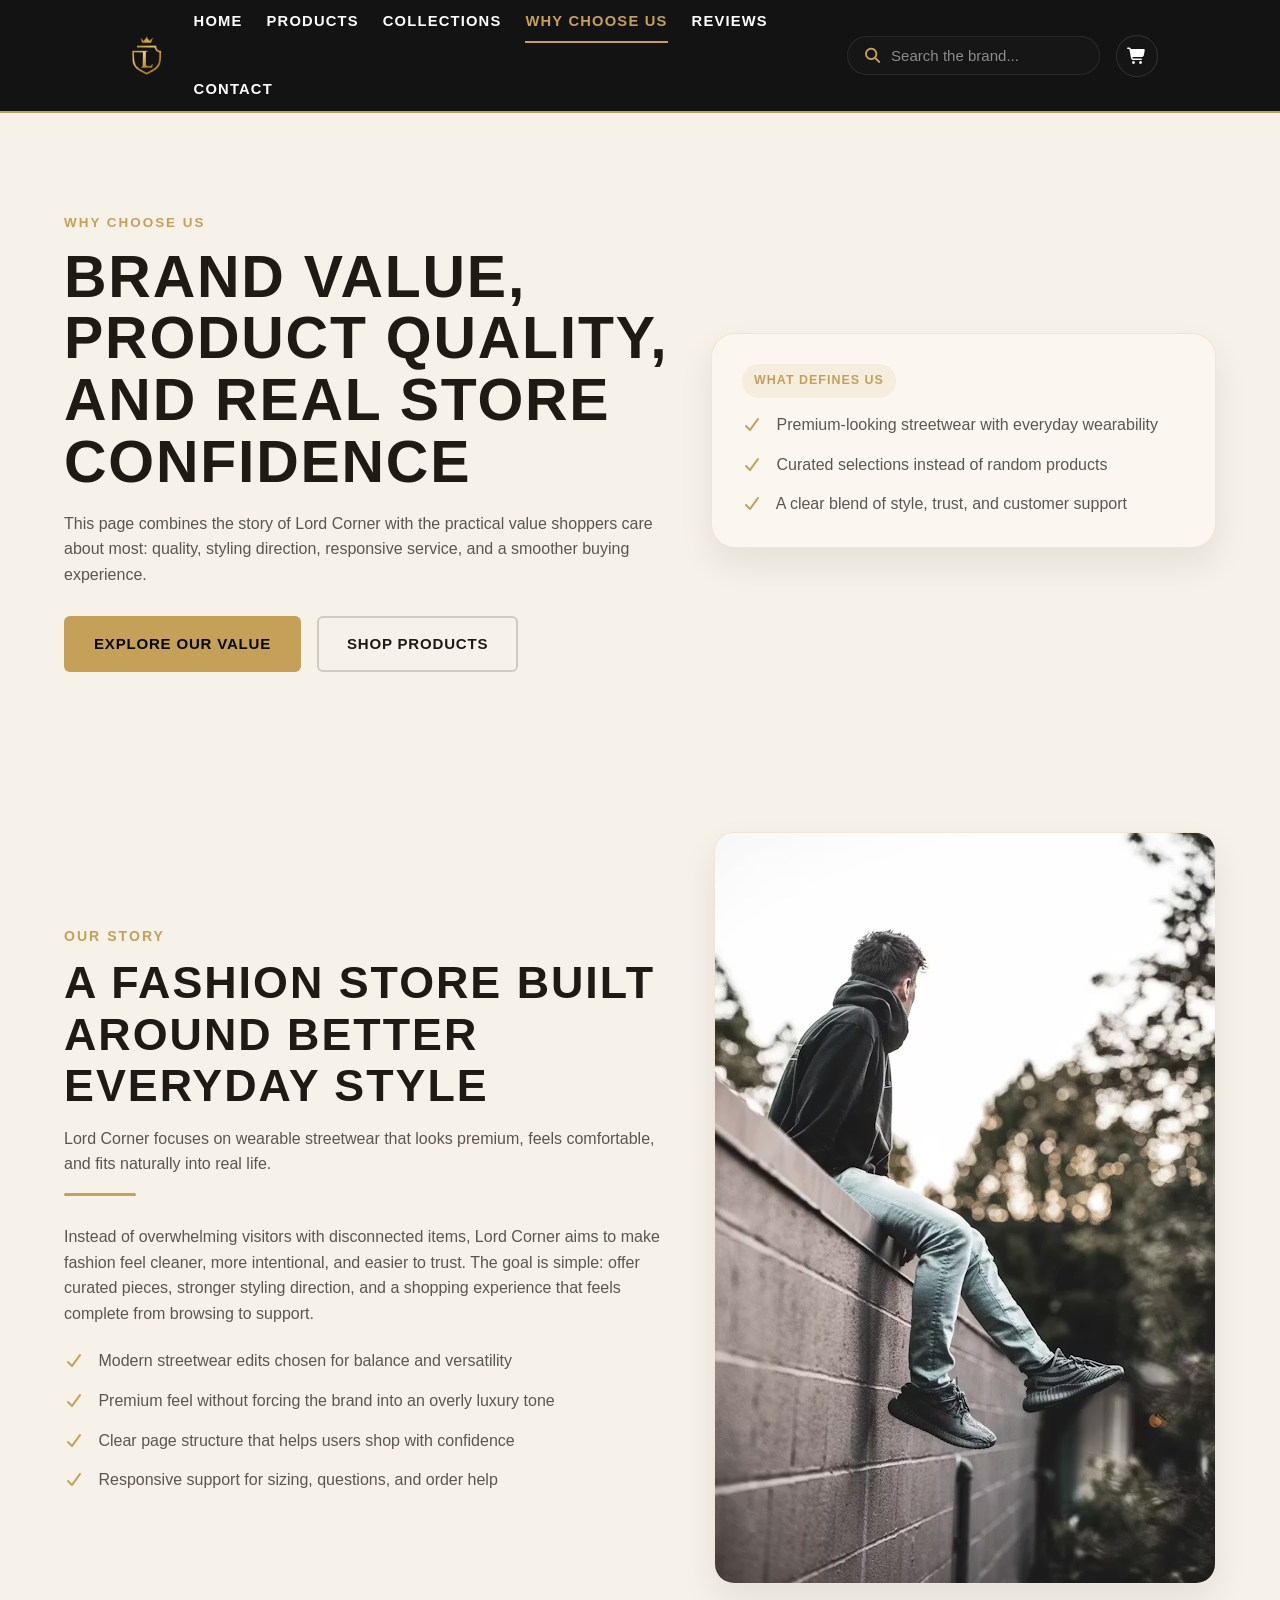
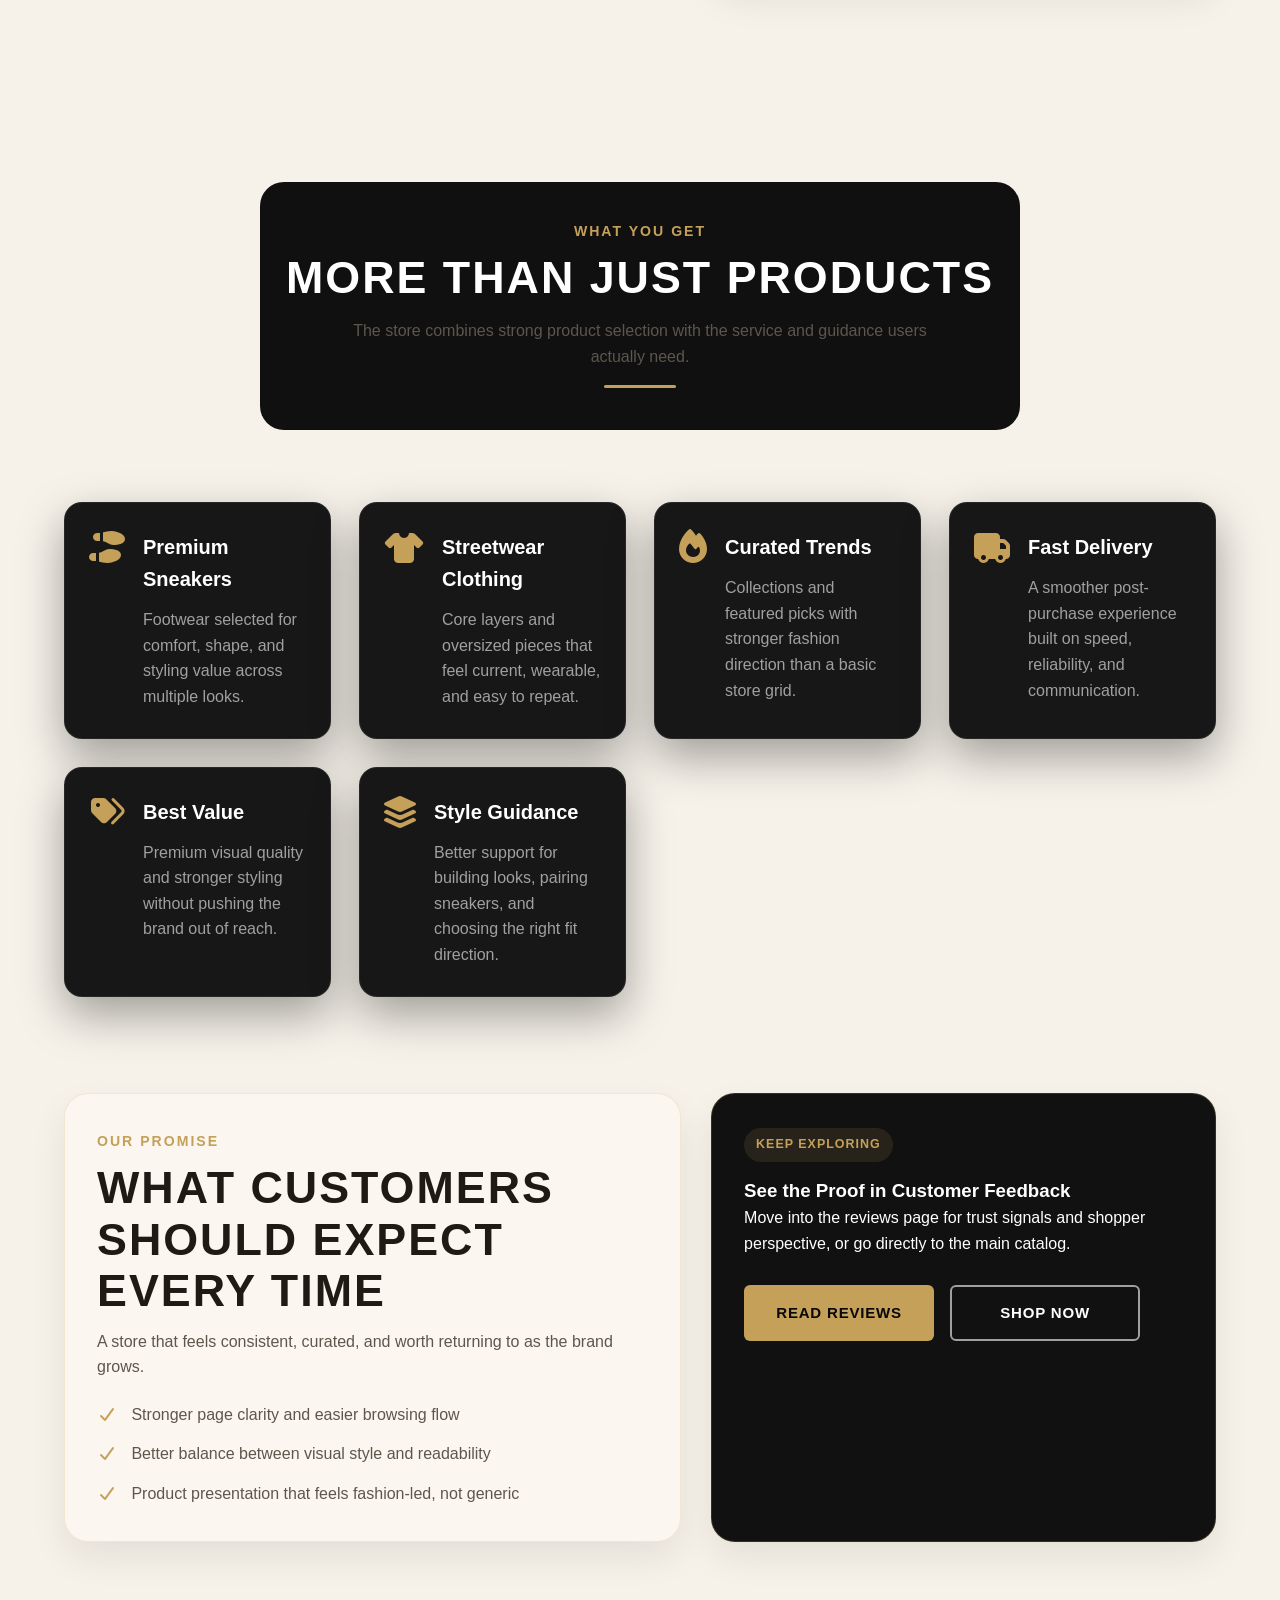
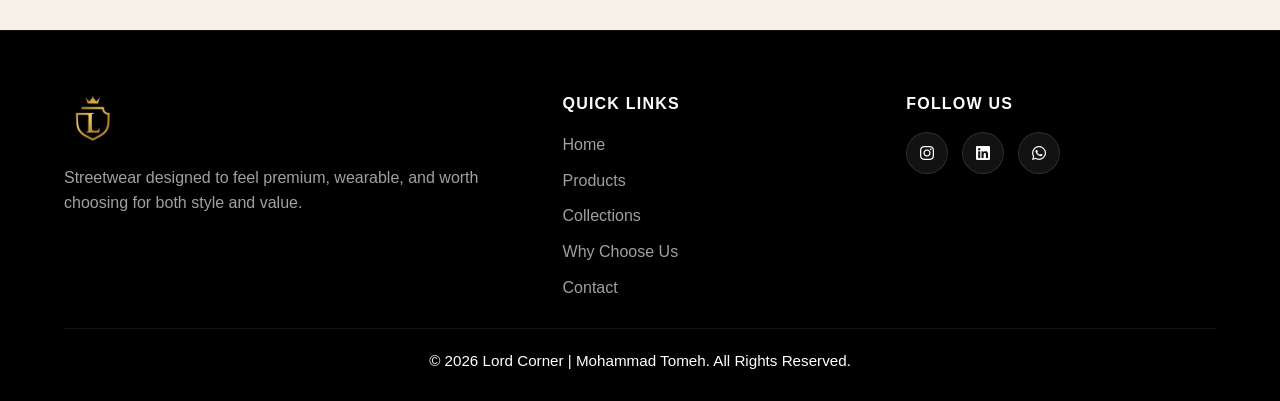
==== commit 0faf4bb6: "Update" ====
--- a/about.html
+++ b/about.html
@@ -17,9 +17,9 @@
             <nav class="primary-nav">
                 <ul class="primary-nav-list">
                     <li><a href="index.html" class="primary-nav-link">Home</a></li>
-                    <li><a href="Products.html" class="primary-nav-link">Products</a></li>
+                    <li><a href="products.html" class="primary-nav-link">Products</a></li>
                     <li class="collection-menu">
-                        <a href="collection.html" class="primary-nav-link">Collection</a>
+                        <a href="collection.html" class="primary-nav-link">Collections</a>
                         <ul class="collection-dropdown">
                             <li><a href="collection.html#curated-edit" class="dropdown-nav-link">Curated Edit</a></li>
                             <li><a href="collection.html#featured-sets" class="dropdown-nav-link">Featured Sets</a></li>
@@ -36,30 +36,60 @@
                     <i class="fa-solid fa-magnifying-glass"></i>
                     <input type="search" placeholder="Search the brand...">
                 </div>
+                <div class="cart-icon">
+                    <a href="#"><i class="fa-solid fa-cart-shopping"></i></a>
+                </div>
             </div>
         </div>
     </header>
 
-    <section class="about-section" id="about">
+    <section class="page-hero">
+        <div class="page-hero-inner">
+            <div class="page-hero-copy">
+                <span class="eyebrow">Why Choose Us</span>
+                <h2>Brand Value, Product Quality, and Real Store Confidence</h2>
+                <p>
+                    This page combines the story of Lord Corner with the practical value shoppers care about most:
+                    quality, styling direction, responsive service, and a smoother buying experience.
+                </p>
+                <div class="hero-cta-group page-hero-actions">
+                    <a href="#story" class="btn btn-primary">Explore Our Value</a>
+                    <a href="products.html" class="btn btn-secondary">Shop Products</a>
+                </div>
+            </div>
+
+            <div class="page-hero-panel">
+                <span class="panel-tag">What Defines Us</span>
+                <ul class="panel-list">
+                    <li><i class="fa-solid fa-check"></i> Premium-looking streetwear with everyday wearability</li>
+                    <li><i class="fa-solid fa-check"></i> Curated selections instead of random products</li>
+                    <li><i class="fa-solid fa-check"></i> A clear blend of style, trust, and customer support</li>
+                </ul>
+            </div>
+        </div>
+    </section>
+
+    <section class="about-section" id="story">
         <div class="about-layout">
             <div class="about-copy">
-                <div class="section-header">
-                    <span class="section-subtitle">Our Value</span>
-                    <h2 class="section-title">Why Choose Lord Corner</h2>
+                <div class="section-header section-header-left">
+                    <span class="section-subtitle">Our Story</span>
+                    <h2 class="section-title">A Fashion Store Built Around Better Everyday Style</h2>
+                    <p class="section-intro">Lord Corner focuses on wearable streetwear that looks premium, feels comfortable, and fits naturally into real life.</p>
                     <div class="section-line"></div>
                 </div>
 
                 <p class="about-description">
-                    Lord Corner brings together premium streetwear quality, clean styling direction,
-                    and a shopping experience that feels modern, reliable, and easy to trust.
-                    Everything we do is built around wearable fashion with confidence at its core.
+                    Instead of overwhelming visitors with disconnected items, Lord Corner aims to make fashion feel cleaner,
+                    more intentional, and easier to trust. The goal is simple: offer curated pieces, stronger styling direction,
+                    and a shopping experience that feels complete from browsing to support.
                 </p>
 
                 <ul class="about-list">
-                    <li><i class="fa-solid fa-check"></i> High-quality materials and durable products</li>
-                    <li><i class="fa-solid fa-check"></i> Modern streetwear edits with clean styling</li>
-                    <li><i class="fa-solid fa-check"></i> Fast delivery and responsive customer support</li>
-                    <li><i class="fa-solid fa-check"></i> Strong value without sacrificing premium feel</li>
+                    <li><i class="fa-solid fa-check"></i> Modern streetwear edits chosen for balance and versatility</li>
+                    <li><i class="fa-solid fa-check"></i> Premium feel without forcing the brand into an overly luxury tone</li>
+                    <li><i class="fa-solid fa-check"></i> Clear page structure that helps users shop with confidence</li>
+                    <li><i class="fa-solid fa-check"></i> Responsive support for sizing, questions, and order help</li>
                 </ul>
             </div>
 
@@ -67,12 +97,6 @@
                 <div class="about-photo-frame">
                     <img src="Photos/outfit.avif" alt="Lord Corner outfit showcase">
                 </div>
-
-                <div class="about-gallery-dots">
-                    <a href="#about"><div class="about-gallery-dot about-gallery-dot-active"></div></a>
-                    <a href="#about"><div class="about-gallery-dot about-gallery-dot-middle"></div></a>
-                    <a href="#about"><div class="about-gallery-dot"></div></a>
-                </div>
             </div>
         </div>
     </section>
@@ -80,70 +104,96 @@
     <section class="offers-section" id="value">
         <div class="section-header">
             <span class="section-subtitle">What You Get</span>
-            <h2 class="section-title">Our Offer</h2>
+            <h2 class="section-title">More Than Just Products</h2>
+            <p class="section-intro">The store combines strong product selection with the service and guidance users actually need.</p>
             <div class="section-line"></div>
         </div>
 
         <div class="offers-grid">
-            <div class="offer-card">
-                <div class="offer-card-content">
-                    <a href="#value"><i class="offer-icon fa-solid fa-shoe-prints"></i></a>
-                    <div class="offer-copy">
-                        <h2 class="offer-title">Premium Sneakers</h2>
-                        <p class="offer-description">Discover high-quality sneakers designed for everyday comfort, durability, and a modern streetwear finish.</p>
-                    </div>
-                </div>
-            </div>
-
-            <div class="offer-card">
-                <div class="offer-card-content">
-                    <a href="#value"><i class="offer-icon fa-solid fa-shirt"></i></a>
-                    <div class="offer-copy">
-                        <h2 class="offer-title">Streetwear Clothing</h2>
-                        <p class="offer-description">Explore premium streetwear pieces that combine clean fits, comfort, and a confident visual identity.</p>
-                    </div>
-                </div>
-            </div>
-
-            <div class="offer-card">
-                <div class="offer-card-content">
-                    <a href="#value"><i class="offer-icon fa-solid fa-fire"></i></a>
-                    <div class="offer-copy">
-                        <h2 class="offer-title">Curated Trends</h2>
-                        <p class="offer-description">Stay updated with fresh edits and current collections selected to match the modern urban lifestyle.</p>
-                    </div>
-                </div>
-            </div>
-
-            <div class="offer-card">
-                <div class="offer-card-content">
-                    <a href="#value"><i class="offer-icon fa-solid fa-truck"></i></a>
-                    <div class="offer-copy">
-                        <h2 class="offer-title">Fast Delivery</h2>
-                        <p class="offer-description">Enjoy reliable delivery that gets your order to you quickly while keeping the buying experience smooth.</p>
-                    </div>
-                </div>
-            </div>
-
-            <div class="offer-card">
-                <div class="offer-card-content">
-                    <a href="#value"><i class="offer-icon fa-solid fa-tags"></i></a>
-                    <div class="offer-copy">
-                        <h2 class="offer-title">Best Value</h2>
-                        <p class="offer-description">Get premium-looking fashion at prices that still feel fair, accessible, and worth coming back for.</p>
-                    </div>
-                </div>
-            </div>
-
-            <div class="offer-card">
-                <div class="offer-card-content">
-                    <a href="#value"><i class="offer-icon fa-solid fa-layer-group"></i></a>
-                    <div class="offer-copy">
-                        <h2 class="offer-title">Style Guidance</h2>
-                        <p class="offer-description">Get help building outfits with better layering, stronger sneaker pairing, and cleaner overall styling choices.</p>
-                    </div>
-                </div>
-            </div>
+            <article class="offer-card">
+                <div class="offer-card-content">
+                    <i class="offer-icon fa-solid fa-shoe-prints"></i>
+                    <div class="offer-copy">
+                        <h3 class="offer-title">Premium Sneakers</h3>
+                        <p class="offer-description">Footwear selected for comfort, shape, and styling value across multiple looks.</p>
+                    </div>
+                </div>
+            </article>
+
+            <article class="offer-card">
+                <div class="offer-card-content">
+                    <i class="offer-icon fa-solid fa-shirt"></i>
+                    <div class="offer-copy">
+                        <h3 class="offer-title">Streetwear Clothing</h3>
+                        <p class="offer-description">Core layers and oversized pieces that feel current, wearable, and easy to repeat.</p>
+                    </div>
+                </div>
+            </article>
+
+            <article class="offer-card">
+                <div class="offer-card-content">
+                    <i class="offer-icon fa-solid fa-fire"></i>
+                    <div class="offer-copy">
+                        <h3 class="offer-title">Curated Trends</h3>
+                        <p class="offer-description">Collections and featured picks with stronger fashion direction than a basic store grid.</p>
+                    </div>
+                </div>
+            </article>
+
+            <article class="offer-card">
+                <div class="offer-card-content">
+                    <i class="offer-icon fa-solid fa-truck"></i>
+                    <div class="offer-copy">
+                        <h3 class="offer-title">Fast Delivery</h3>
+                        <p class="offer-description">A smoother post-purchase experience built on speed, reliability, and communication.</p>
+                    </div>
+                </div>
+            </article>
+
+            <article class="offer-card">
+                <div class="offer-card-content">
+                    <i class="offer-icon fa-solid fa-tags"></i>
+                    <div class="offer-copy">
+                        <h3 class="offer-title">Best Value</h3>
+                        <p class="offer-description">Premium visual quality and stronger styling without pushing the brand out of reach.</p>
+                    </div>
+                </div>
+            </article>
+
+            <article class="offer-card">
+                <div class="offer-card-content">
+                    <i class="offer-icon fa-solid fa-layer-group"></i>
+                    <div class="offer-copy">
+                        <h3 class="offer-title">Style Guidance</h3>
+                        <p class="offer-description">Better support for building looks, pairing sneakers, and choosing the right fit direction.</p>
+                    </div>
+                </div>
+            </article>
+        </div>
+    </section>
+
+    <section class="feature-split-section">
+        <div class="feature-split-grid">
+            <article class="feature-panel">
+                <span class="section-subtitle">Our Promise</span>
+                <h2 class="section-title">What Customers Should Expect Every Time</h2>
+                <p class="section-intro">A store that feels consistent, curated, and worth returning to as the brand grows.</p>
+                <ul class="panel-list">
+                    <li><i class="fa-solid fa-check"></i> Stronger page clarity and easier browsing flow</li>
+                    <li><i class="fa-solid fa-check"></i> Better balance between visual style and readability</li>
+                    <li><i class="fa-solid fa-check"></i> Product presentation that feels fashion-led, not generic</li>
+                </ul>
+            </article>
+
+            <article class="feature-panel accent-panel">
+                <span class="panel-tag">Keep Exploring</span>
+                <h3>See the Proof in Customer Feedback</h3>
+                <p>Move into the reviews page for trust signals and shopper perspective, or go directly to the main catalog.</p>
+                <div class="hero-cta-group page-hero-actions">
+                    <a href="reviews.html" class="btn btn-primary">Read Reviews</a>
+                    <a href="products.html" class="btn btn-secondary">Shop Now</a>
+                </div>
+            </article>
         </div>
     </section>
 
@@ -158,9 +208,10 @@
                 <h4>Quick Links</h4>
                 <ul>
                     <li><a href="index.html">Home</a></li>
-                    <li><a href="Products.html">Products</a></li>
+                    <li><a href="products.html">Products</a></li>
                     <li><a href="collection.html">Collections</a></li>
                     <li><a href="about.html">Why Choose Us</a></li>
+                    <li><a href="contact.html">Contact</a></li>
                 </ul>
             </div>
 
@@ -178,6 +229,5 @@
         </div>
     </footer>
 
-    <script src="js/main.js"></script>
 </body>
 </html>
--- a/css/style.css
+++ b/css/style.css
@@ -333,7 +333,9 @@
 .about-section,
 .collection-showcase,
 .contact-section,
-.reviews-section {
+.reviews-section,
+.home-collections-section,
+.home-cta-section {
     background: var(--soft-bg);
     color: var(--ink);
 }
@@ -343,16 +345,22 @@
 .collection-showcase .section-title,
 .contact-section .section-title,
 .reviews-section .section-title,
+.home-collections-section .section-title,
+.home-cta-section .section-title,
 .features-section h3,
 .about-section h3,
 .collection-showcase h3,
 .contact-section h3,
 .reviews-section h3,
+.home-collections-section h3,
+.home-cta-section h3,
 .features-section h2,
 .about-section h2,
 .collection-showcase h2,
 .contact-section h2,
-.reviews-section h2 {
+.reviews-section h2,
+.home-collections-section h2,
+.home-cta-section h2 {
     color: var(--ink);
 }
 
@@ -360,6 +368,11 @@
     max-width: 760px;
     margin: 0 auto 44px;
     text-align: center;
+}
+
+.section-header-dark .section-title,
+.section-header-dark .section-intro {
+    color: var(--white);
 }
 
 .section-subtitle {
@@ -377,6 +390,13 @@
     line-height: 1.15;
     text-transform: uppercase;
     letter-spacing: 2px;
+}
+
+.section-intro {
+    max-width: 620px;
+    margin: 14px auto 0;
+    color: var(--soft-text);
+    font-size: 1rem;
 }
 
 .section-line {
@@ -426,7 +446,9 @@
 .contact-section .contact-details-card,
 .reviews-section .review-card,
 .reviews-section .reviews-highlight,
-.reviews-section .reviews-summary-card {
+.reviews-section .reviews-summary-card,
+.home-collections-section .home-collection-card,
+.home-cta-card {
     background: var(--soft-panel);
     border: 1px solid rgba(197, 160, 89, 0.2);
     box-shadow: 0 16px 35px rgba(30, 23, 14, 0.08);
@@ -597,6 +619,74 @@
     text-align: center;
 }
 
+.home-collections-section,
+.home-cta-section {
+    padding: 88px 5%;
+}
+
+.home-collections-grid {
+    max-width: 1200px;
+    margin: 0 auto;
+    display: grid;
+    grid-template-columns: repeat(3, minmax(0, 1fr));
+    gap: 28px;
+}
+
+.home-collection-card {
+    overflow: hidden;
+    border-radius: 22px;
+}
+
+.home-collection-card img {
+    width: 100%;
+    height: 290px;
+    object-fit: cover;
+}
+
+.home-collection-copy {
+    padding: 24px;
+}
+
+.home-collection-tag {
+    display: inline-flex;
+    align-items: center;
+    margin-bottom: 12px;
+    padding: 7px 12px;
+    border-radius: 999px;
+    background: rgba(197, 160, 89, 0.12);
+    color: var(--primary-gold);
+    font-size: 0.78rem;
+    font-weight: 700;
+    text-transform: uppercase;
+    letter-spacing: 1px;
+}
+
+.home-collection-copy h3 {
+    margin-bottom: 10px;
+    font-size: 1.3rem;
+}
+
+.home-collection-copy p,
+.home-cta-text {
+    color: var(--soft-text);
+}
+
+.home-cta-card {
+    max-width: 1100px;
+    margin: 0 auto;
+    padding: 46px 38px;
+    text-align: center;
+    border-radius: 28px;
+}
+
+.home-cta-card .section-title {
+    margin-bottom: 14px;
+}
+
+.home-cta-card .hero-cta-group {
+    margin-top: 28px;
+}
+
 .btn-text {
     display: inline-flex;
     align-items: center;
@@ -1541,7 +1631,8 @@
     .contact-methods,
     .contact-grid,
     .team-members-grid,
-    .reviews-grid {
+    .reviews-grid,
+    .home-collections-grid {
         grid-template-columns: 1fr;
     }
 
@@ -1565,3 +1656,245 @@
         text-align: center;
     }
 }
+
+/* --- 14. Inner Page Hero & Shared Split Layout --- */
+.page-hero {
+    padding: 96px 5% 72px;
+    background: var(--soft-bg);
+    color: var(--ink);
+}
+
+.page-hero-inner,
+.feature-split-grid {
+    max-width: 1200px;
+    margin: 0 auto;
+    display: grid;
+    grid-template-columns: minmax(0, 1.1fr) minmax(300px, 0.9fr);
+    gap: 30px;
+    align-items: stretch;
+}
+
+.page-hero-copy {
+    align-self: center;
+}
+
+.page-hero-copy h2 {
+    font-size: clamp(2.3rem, 4.6vw, 4.15rem);
+    line-height: 1.05;
+    text-transform: uppercase;
+    letter-spacing: 1.8px;
+    margin-bottom: 18px;
+    color: var(--ink);
+}
+
+.page-hero-copy p {
+    max-width: 640px;
+    color: var(--soft-text);
+}
+
+.page-hero-actions {
+    justify-content: flex-start;
+    margin-top: 28px;
+}
+
+.page-hero-panel,
+.feature-panel {
+    background: var(--soft-panel);
+    border: 1px solid rgba(197, 160, 89, 0.2);
+    border-radius: 24px;
+    box-shadow: 0 16px 35px rgba(30, 23, 14, 0.08);
+}
+
+.page-hero-panel {
+    padding: 30px;
+    align-self: center;
+}
+
+.panel-tag {
+    display: inline-flex;
+    align-items: center;
+    margin-bottom: 14px;
+    padding: 7px 12px;
+    border-radius: 999px;
+    background: rgba(197, 160, 89, 0.12);
+    color: var(--primary-gold);
+    font-size: 0.78rem;
+    font-weight: 700;
+    text-transform: uppercase;
+    letter-spacing: 1px;
+}
+
+.panel-list {
+    display: grid;
+    gap: 14px;
+}
+
+.panel-list li {
+    color: var(--soft-text);
+}
+
+.panel-list i {
+    color: var(--primary-gold);
+    margin-right: 10px;
+}
+
+.section-header-left {
+    text-align: left;
+    margin: 0 0 28px;
+}
+
+.section-header-left .section-intro {
+    margin-left: 0;
+    margin-right: 0;
+}
+
+.section-header-left .section-line {
+    margin-left: 0;
+}
+
+.page-hero .btn-secondary,
+.feature-split-section .btn-secondary {
+    color: var(--ink);
+    border-color: rgba(31, 26, 20, 0.18);
+}
+
+.page-hero .btn-secondary:hover,
+.feature-split-section .btn-secondary:hover {
+    color: var(--primary-gold);
+    border-color: var(--primary-gold);
+}
+
+.category-strip-section,
+.feature-split-section {
+    padding: 0 5% 88px;
+    background: var(--soft-bg);
+    color: var(--ink);
+}
+
+.category-strip {
+    max-width: 1200px;
+    margin: 0 auto;
+    display: flex;
+    align-items: center;
+    justify-content: center;
+    gap: 14px;
+    flex-wrap: wrap;
+    padding: 4px 0 0;
+}
+
+.category-chip {
+    display: inline-flex;
+    align-items: center;
+    justify-content: center;
+    min-width: 120px;
+    padding: 12px 18px;
+    border-radius: 999px;
+    background: var(--soft-panel);
+    border: 1px solid rgba(197, 160, 89, 0.2);
+    color: var(--ink);
+    font-weight: 600;
+    transition: color var(--transition), border-color var(--transition), transform var(--transition);
+}
+
+.category-chip:hover {
+    color: var(--primary-gold);
+    border-color: var(--primary-gold);
+    transform: translateY(-2px);
+}
+
+.product-meta {
+    margin-bottom: 8px;
+    color: var(--gray);
+    font-size: 0.95rem;
+}
+
+.feature-panel {
+    padding: 34px 32px;
+}
+
+.feature-panel .section-title,
+.feature-panel h3 {
+    color: var(--ink);
+}
+
+.feature-panel .section-title {
+    text-align: left;
+    margin-bottom: 12px;
+}
+
+.feature-panel .section-intro {
+    margin: 0 0 22px;
+    max-width: none;
+}
+
+.accent-panel {
+    background: #111111;
+    border-color: rgba(197, 160, 89, 0.2);
+}
+
+.accent-panel h3,
+.accent-panel p {
+    color: var(--white);
+}
+
+.accent-panel .btn-secondary {
+    color: var(--white);
+    border-color: rgba(255, 255, 255, 0.6);
+}
+
+.accent-panel .btn-secondary:hover {
+    color: var(--primary-gold);
+    border-color: var(--primary-gold);
+}
+
+/* --- 15. Extended Responsive Rules --- */
+@media (max-width: 1100px) {
+    .page-hero-inner,
+    .feature-split-grid {
+        grid-template-columns: 1fr;
+    }
+}
+
+@media (max-width: 768px) {
+    .page-hero,
+    .category-strip-section,
+    .feature-split-section,
+    .collection-hero,
+    .contact-hero,
+    .reviews-hero,
+    .collection-showcase,
+    .contact-section,
+    .reviews-section {
+        padding-left: 20px;
+        padding-right: 20px;
+    }
+
+    .page-hero {
+        padding-top: 56px;
+        padding-bottom: 56px;
+    }
+
+    .page-hero-copy h2,
+    .collection-hero-copy h2,
+    .contact-hero-copy h2,
+    .reviews-hero-copy h2 {
+        font-size: clamp(1.8rem, 9vw, 2.7rem);
+    }
+
+    .page-hero-actions {
+        justify-content: center;
+    }
+
+    .feature-panel,
+    .page-hero-panel {
+        padding: 26px 22px;
+    }
+
+    .category-strip {
+        justify-content: stretch;
+    }
+
+    .category-chip {
+        width: 100%;
+    }
+}
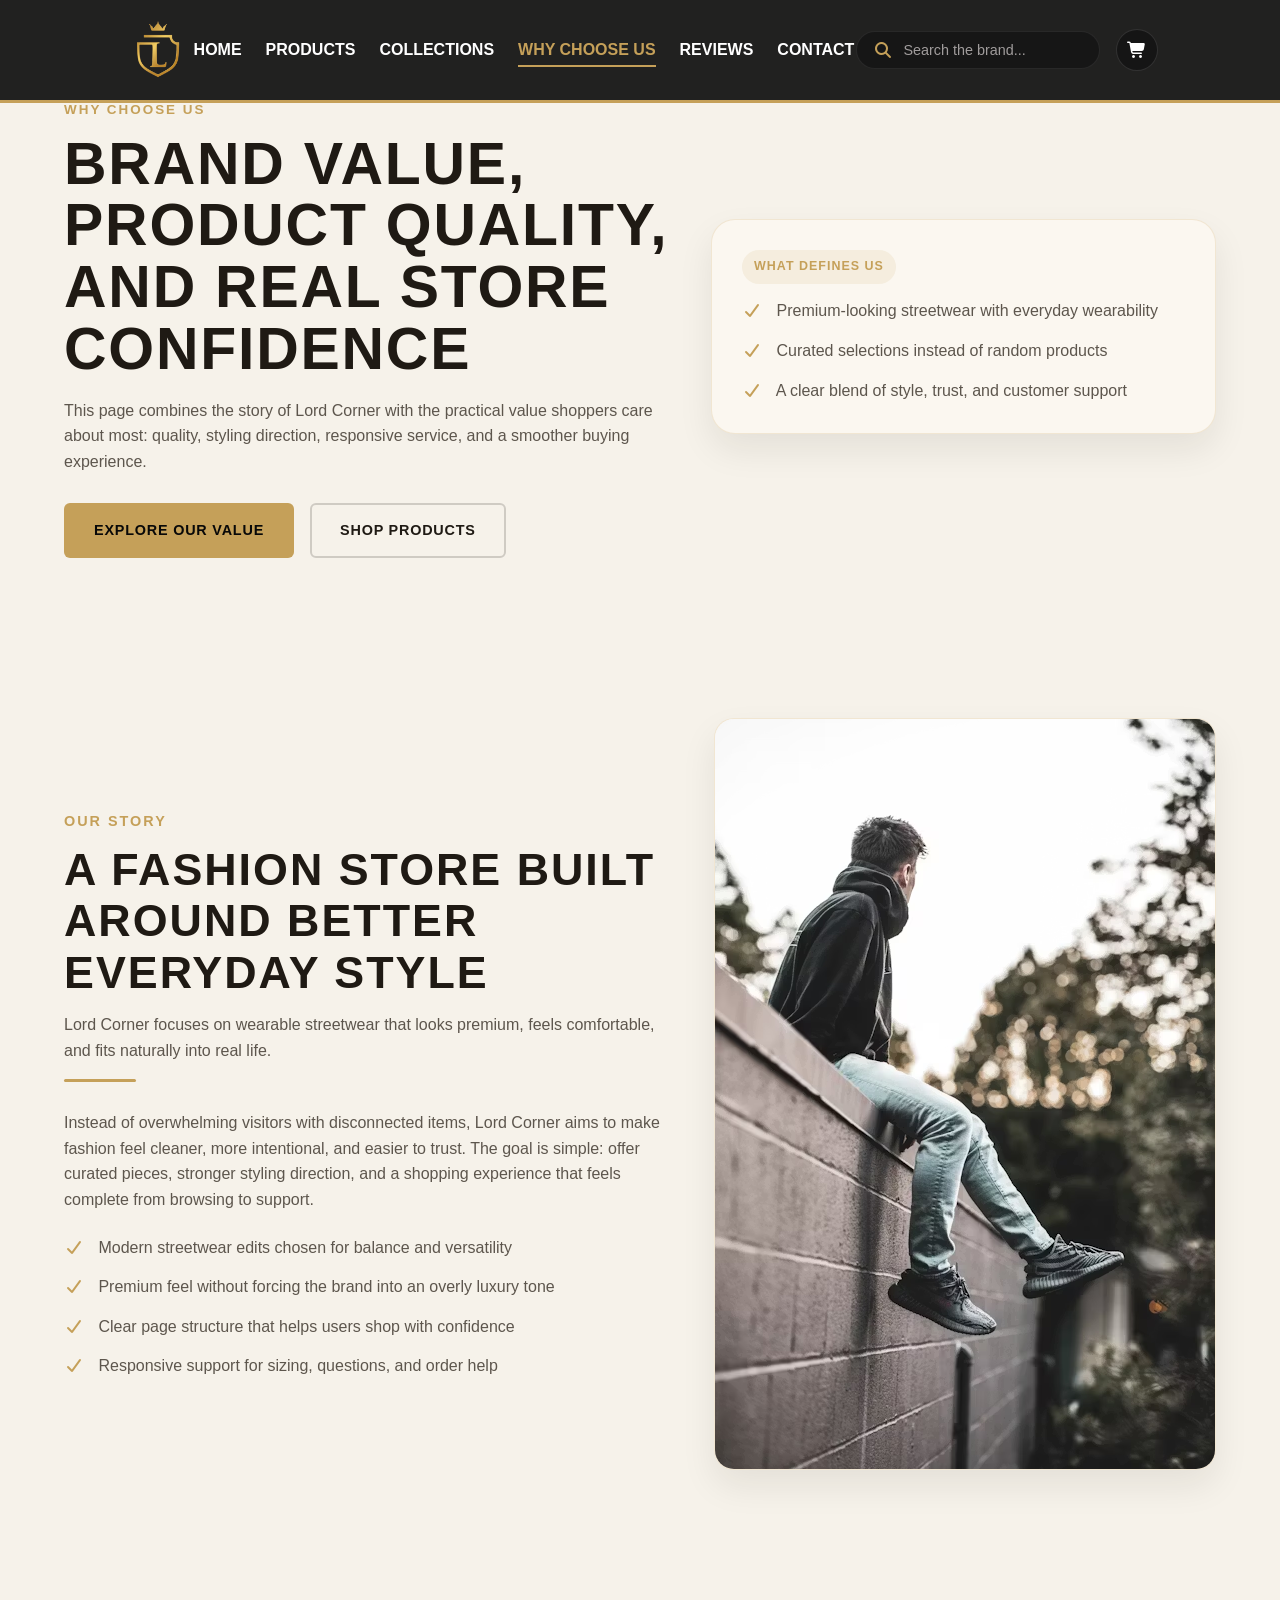
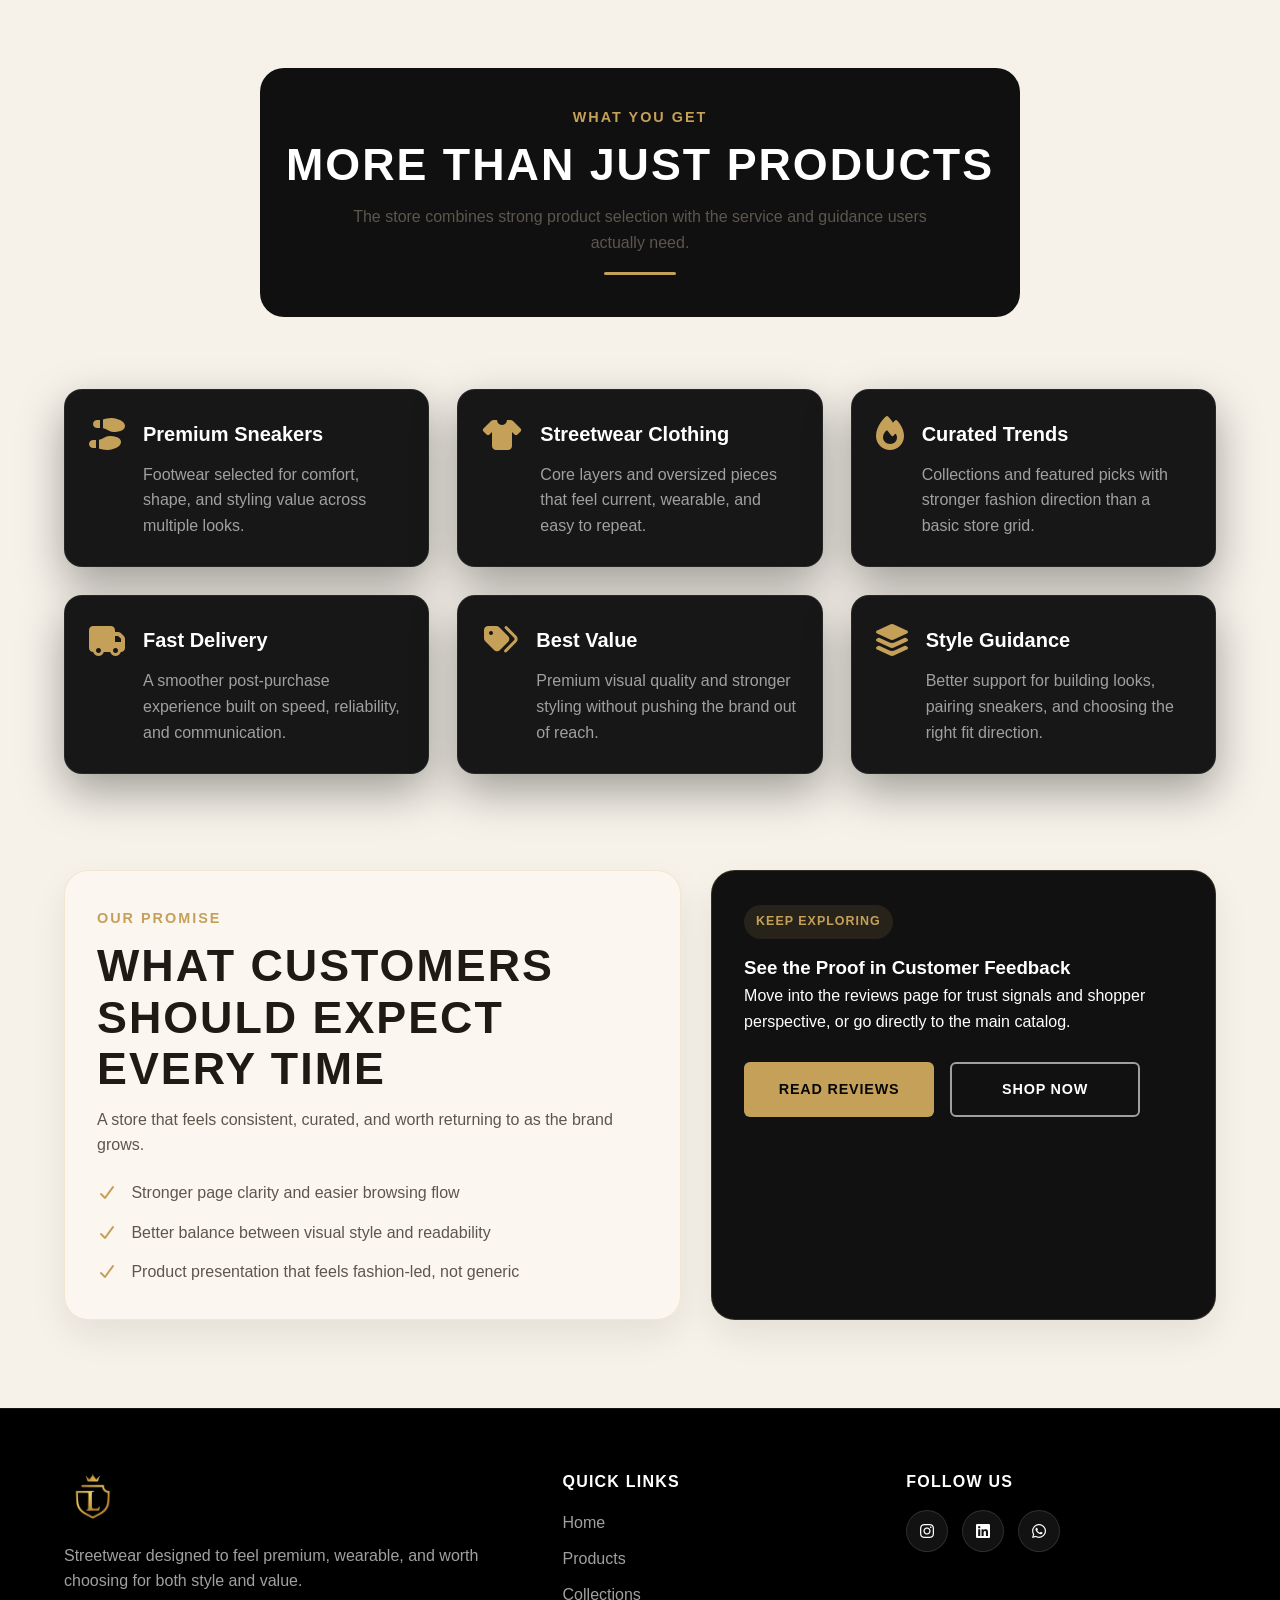
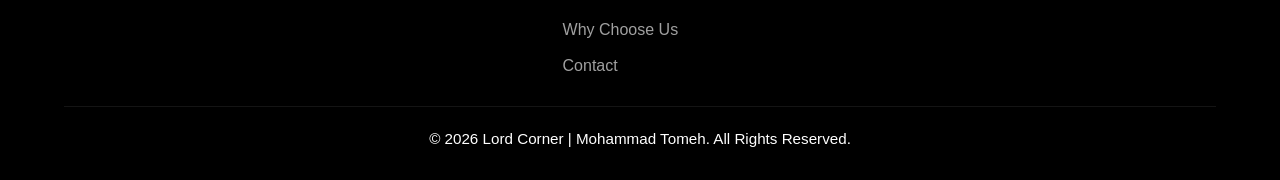
==== commit 2b2f4327: "New Update" ====
--- a/about.html
+++ b/about.html
@@ -9,40 +9,65 @@
 </head>
 <body>
 
+    <!-- Header -->
     <header class="site-header">
         <div class="header-container">
             <a href="index.html" class="logo-link">
                 <img class="site-logo" src="Photos/logo_Nero_AI_Background_Remover_transparent.png" alt="Lord Corner Logo">
             </a>
+            <input type="checkbox" id="nav-toggle-about" class="nav-toggle">
             <nav class="primary-nav">
                 <ul class="primary-nav-list">
-                    <li><a href="index.html" class="primary-nav-link">Home</a></li>
-                    <li><a href="products.html" class="primary-nav-link">Products</a></li>
+                    <li><a href="index.html" class="nav-link">Home</a></li>
+                    <li><a href="products.html" class="nav-link">Products</a></li>
                     <li class="collection-menu">
-                        <a href="collection.html" class="primary-nav-link">Collections</a>
+                        <a href="collection.html" class="nav-link">Collections</a>
                         <ul class="collection-dropdown">
                             <li><a href="collection.html#curated-edit" class="dropdown-nav-link">Curated Edit</a></li>
                             <li><a href="collection.html#featured-sets" class="dropdown-nav-link">Featured Sets</a></li>
                             <li><a href="collection.html#seasonal-picks" class="dropdown-nav-link">Seasonal Picks</a></li>
                         </ul>
                     </li>
-                    <li><a href="about.html" class="primary-nav-link active">Why Choose Us</a></li>
-                    <li><a href="reviews.html" class="primary-nav-link">Reviews</a></li>
-                    <li><a href="contact.html" class="primary-nav-link">Contact</a></li>
-                </ul>
-            </nav>
+                    <li><a href="about.html" class="nav-link active">Why Choose Us</a></li>
+                    <li><a href="reviews.html" class="nav-link">Reviews</a></li>
+                    <li><a href="contact.html" class="nav-link">Contact</a></li>
+                </ul> <!-- /primary-nav-list -->
+            </nav> <!-- /primary-nav -->
             <div class="header-actions">
                 <div class="header-search">
                     <i class="fa-solid fa-magnifying-glass"></i>
                     <input type="search" placeholder="Search the brand...">
-                </div>
+                </div> <!-- /header-search -->
                 <div class="cart-icon">
                     <a href="#"><i class="fa-solid fa-cart-shopping"></i></a>
-                </div>
-            </div>
-        </div>
-    </header>
-
+                </div> <!-- /cart-icon -->
+            </div> <!-- /header-actions -->
+
+            <label for="nav-toggle-about" class="nav-toggle-button" aria-label="Toggle navigation">
+                <span></span>
+            </label> <!-- /nav-toggle-button -->
+
+            <div class="mobile-nav">
+                <div class="mobile-nav-list">
+                    <a href="index.html" class="mobile-nav-link">Home</a>
+                    <a href="products.html" class="mobile-nav-link">Products</a>
+                    <div class="mobile-nav-group">
+                        <a href="collection.html" class="mobile-nav-link">Collections</a>
+                        <div class="mobile-submenu">
+                            <a href="collection.html#curated-edit">Curated Edit</a>
+                            <a href="collection.html#featured-sets">Featured Sets</a>
+                            <a href="collection.html#seasonal-picks">Seasonal Picks</a>
+                        </div>
+                    </div>
+                    <a href="about.html" class="mobile-nav-link active">Why Choose Us</a>
+                    <a href="reviews.html" class="mobile-nav-link">Reviews</a>
+                    <a href="contact.html" class="mobile-nav-link">Contact</a>
+                </div> <!-- /mobile-nav-list -->
+            </div> <!-- /mobile-nav -->
+        </div> <!-- /header-container -->
+    </header> <!-- /header -->
+
+    <!-- Why Choose Us Hero -->
     <section class="page-hero">
         <div class="page-hero-inner">
             <div class="page-hero-copy">
@@ -65,10 +90,11 @@
                     <li><i class="fa-solid fa-check"></i> Curated selections instead of random products</li>
                     <li><i class="fa-solid fa-check"></i> A clear blend of style, trust, and customer support</li>
                 </ul>
-            </div>
-        </div>
-    </section>
-
+            </div> <!-- /page-hero-panel -->
+        </div> <!-- /page-hero-inner -->
+    </section> <!-- /why-choose-us-hero -->
+
+    <!-- Our Story -->
     <section class="about-section" id="story">
         <div class="about-layout">
             <div class="about-copy">
@@ -97,10 +123,11 @@
                 <div class="about-photo-frame">
                     <img src="Photos/outfit.avif" alt="Lord Corner outfit showcase">
                 </div>
-            </div>
-        </div>
-    </section>
-
+            </div> <!-- /about-visual -->
+        </div> <!-- /about-layout -->
+    </section> <!-- /our-story -->
+
+    <!-- What You Get -->
     <section class="offers-section" id="value">
         <div class="section-header">
             <span class="section-subtitle">What You Get</span>
@@ -116,9 +143,9 @@
                     <div class="offer-copy">
                         <h3 class="offer-title">Premium Sneakers</h3>
                         <p class="offer-description">Footwear selected for comfort, shape, and styling value across multiple looks.</p>
-                    </div>
-                </div>
-            </article>
+                    </div> <!-- /offer-copy -->
+                </div> <!-- /offer-card-content -->
+            </article> <!-- /offer-card -->
 
             <article class="offer-card">
                 <div class="offer-card-content">
@@ -126,9 +153,9 @@
                     <div class="offer-copy">
                         <h3 class="offer-title">Streetwear Clothing</h3>
                         <p class="offer-description">Core layers and oversized pieces that feel current, wearable, and easy to repeat.</p>
-                    </div>
-                </div>
-            </article>
+                    </div> <!-- /offer-copy -->
+                </div> <!-- /offer-card-content -->
+            </article> <!-- /offer-card -->
 
             <article class="offer-card">
                 <div class="offer-card-content">
@@ -136,9 +163,9 @@
                     <div class="offer-copy">
                         <h3 class="offer-title">Curated Trends</h3>
                         <p class="offer-description">Collections and featured picks with stronger fashion direction than a basic store grid.</p>
-                    </div>
-                </div>
-            </article>
+                    </div> <!-- /offer-copy -->
+                </div> <!-- /offer-card-content -->
+            </article> <!-- /offer-card -->
 
             <article class="offer-card">
                 <div class="offer-card-content">
@@ -146,9 +173,9 @@
                     <div class="offer-copy">
                         <h3 class="offer-title">Fast Delivery</h3>
                         <p class="offer-description">A smoother post-purchase experience built on speed, reliability, and communication.</p>
-                    </div>
-                </div>
-            </article>
+                    </div> <!-- /offer-copy -->
+                </div> <!-- /offer-card-content -->
+            </article> <!-- /offer-card -->
 
             <article class="offer-card">
                 <div class="offer-card-content">
@@ -156,9 +183,9 @@
                     <div class="offer-copy">
                         <h3 class="offer-title">Best Value</h3>
                         <p class="offer-description">Premium visual quality and stronger styling without pushing the brand out of reach.</p>
-                    </div>
-                </div>
-            </article>
+                    </div> <!-- /offer-copy -->
+                </div> <!-- /offer-card-content -->
+            </article> <!-- /offer-card -->
 
             <article class="offer-card">
                 <div class="offer-card-content">
@@ -166,12 +193,13 @@
                     <div class="offer-copy">
                         <h3 class="offer-title">Style Guidance</h3>
                         <p class="offer-description">Better support for building looks, pairing sneakers, and choosing the right fit direction.</p>
-                    </div>
-                </div>
-            </article>
-        </div>
-    </section>
-
+                    </div> <!-- /offer-copy -->
+                </div> <!-- /offer-card-content -->
+            </article> <!-- /offer-card -->
+        </div> <!-- /offers-grid -->
+    </section> <!-- /what-you-get -->
+
+    <!-- Why Choose Us Follow Up -->
     <section class="feature-split-section">
         <div class="feature-split-grid">
             <article class="feature-panel">
@@ -194,9 +222,10 @@
                     <a href="products.html" class="btn btn-secondary">Shop Now</a>
                 </div>
             </article>
-        </div>
-    </section>
-
+        </div> <!-- /feature-split-grid -->
+    </section> <!-- /why-choose-us-follow-up -->
+
+    <!-- Footer -->
     <footer class="site-footer">
         <div class="footer-container">
             <div class="footer-brand">
@@ -221,13 +250,13 @@
                     <a href="https://www.instagram.com/m7md.tomeh/" target="_blank"><i class="fa-brands fa-instagram"></i></a>
                     <a href="https://www.linkedin.com/in/mohammad-tomeh-3a568034b/" target="_blank"><i class="fa-brands fa-linkedin"></i></a>
                     <a href="https://wa.me/972599396976" target="_blank"><i class="fa-brands fa-whatsapp"></i></a>
-                </div>
-            </div>
-        </div>
+                </div> <!-- /social-icons -->
+            </div> <!-- /footer-social -->
+        </div> <!-- /footer-container -->
         <div class="footer-bottom">
             <p>&copy; 2026 Lord Corner | Mohammad Tomeh. All Rights Reserved.</p>
-        </div>
-    </footer>
+        </div> <!-- /footer-bottom -->
+    </footer> <!-- /footer -->
 
 </body>
 </html>
--- a/css/style.css
+++ b/css/style.css
@@ -1,4 +1,3 @@
-/* --- 1. Core Identity & Reset --- */
 :root {
     --primary-gold: #c5a059;
     --dark-bg: #0a0a0a;
@@ -13,7 +12,8 @@
     --muted: #d7d7d7;
     --border: rgba(197, 160, 89, 0.16);
     --shadow: 0 18px 45px rgba(0, 0, 0, 0.35);
-    --transition: 0.3s ease;
+    --transition: 0.3s;
+    --header-offset: 86px;
 }
 
 * {
@@ -30,7 +30,6 @@
 }
 
 a {
-    color: inherit;
     text-decoration: none;
 }
 
@@ -43,85 +42,87 @@
     list-style: none;
 }
 
-/* --- 2. Shared Navigation --- */
+/* ==================== Header / Navigation ==================== */
 .site-header {
-    background: rgba(10, 10, 10, 0.96);
-    border-bottom: 2px solid var(--primary-gold);
-    position: sticky;
+    background: rgba(10, 10, 10, 0.9);
+    border-bottom: 3px solid var(--primary-gold);
+    position: fixed;
     top: 0;
+    width: 100%;
     z-index: 1000;
-    backdrop-filter: blur(14px);
-}
-
+}
+
+/* i use this to keep the spacing consistent on both the header and the inner content */
 .header-container,
 .site-header {
-    padding-left: 5%;
-    padding-right: 5%;
-}
-
+    padding:0 5%;
+}
+
+/* this is the main desktop header row where i place the logo, nav, and actions */
 .header-container {
-    min-height: 86px;
+    min-height: 100px;
     display: flex;
-    align-items: center;
-    justify-content: space-between;
-    gap: 24px;
-}
-
-.site-header:not(header) {
-    min-height: 86px;
+}
+
+/* this keeps the logo aligned cleanly inside the header row */
+.logo-link{
     display: flex;
     align-items: center;
-    justify-content: space-between;
-    gap: 24px;
-    padding-top: 15px;
-    padding-bottom: 15px;
-}
-
-.logo-link,
-.site-header > a {
-    display: inline-flex;
-    align-items: center;
-    flex-shrink: 0;
-}
-
+}
+
+/* this sets the visual size of the logo image */
 .site-logo {
-    width: auto;
-    height: 48px;
-}
-
+    height: 70px;
+}
+
+/* both the nav wrapper and nav list use flex so alignment is controlled consistently */
 .primary-nav,
 .primary-nav-list {
     display: flex;
     align-items: center;
 }
 
+/* this lets the desktop navigation take the flexible middle area between the logo and header actions */
 .primary-nav {
     flex: 1 1 auto;
     justify-content: center;
     min-width: 0;
 }
 
+/* hidden checkbox used to control the mobile menu with css only */
+.nav-toggle {
+    position: absolute;
+    opacity: 0;
+}
+
+/* mobile only controls stay hidden by default and appear later inside the mobile media query */
+.nav-toggle-button,
+.mobile-nav {
+    display: none;
+}
+
+/* spacing between desktop nav links */
 .primary-nav-list {
+    flex-wrap: wrap;
     gap: 24px;
-    flex-wrap: wrap;
-}
-
-.nav-link,
-.primary-nav-link {
+}
+
+/* shared desktop nav link styling, including spacing, uppercase look, and hover-ready positioning */
+.nav-link{
     position: relative;
-    display: inline-flex;
-    align-items: center;
+    /* display: flex;
+    align-items: center; */
     padding: 10px 0;
     color: var(--white);
-    font-size: 0.92rem;
-    font-weight: 600;
+    font-size: 1rem;
+    font-weight: 700;
     text-transform: uppercase;
-    letter-spacing: 1.2px;
+    letter-spacing: 1.5;
     transition: color var(--transition);
 }
 
-.nav-link::after,
-.primary-nav-link::after {
+/* this creates the underline hover effect for nav links */
+.nav-link::after{
     content: "";
     position: absolute;
     left: 0;
@@ -130,197 +131,201 @@
     height: 2px;
     background: var(--primary-gold);
     transform: scaleX(0);
-    transform-origin: center;
     transition: transform var(--transition);
 }
 
+/* this changes nav link color on hover and active state */
 .nav-link:hover,
-.nav-link.active,
-.primary-nav-link:hover,
-.primary-nav-link.active {
-    color: var(--primary-gold);
-}
-
+.nav-link.active{
+    color: var(--primary-gold);
+}
+
+/* this animates the underline into view on hover and active state */
 .nav-link:hover::after,
-.nav-link.active::after,
-.primary-nav-link:hover::after,
-.primary-nav-link.active::after {
+.nav-link.active::after{
     transform: scaleX(1);
 }
 
+/* this groups the search bar and cart icon on the right side of the header */
 .header-actions {
     display: flex;
     align-items: center;
     gap: 16px;
-    flex-shrink: 0;
-}
-
+}
+
+/* this styles the search bar container in the header */
 .header-search {
     display: flex;
     align-items: center;
     gap: 10px;
     background: #161616;
     border: 1px solid rgba(255, 255, 255, 0.08);
-    border-radius: 999px;
+    border-radius: 20px;
     padding: 10px 16px;
     min-width: 230px;
-}
-
+    flex-wrap: wrap;
+}
+
+/* this colors and sizes the search icon */
 .header-search i {
     color: var(--primary-gold);
-    font-size: 0.95rem;
-}
-
+    font-size: 1rem;
+}
+
+/* this removes default input styling so the search field matches the theme */
 .header-search input {
-    width: 100%;
     background: transparent;
     border: none;
     outline: none;
     color: var(--white);
-    font-size: 0.94rem;
-}
-
+    font-size: 0.9rem;
+}
+
+/* this softens the placeholder text color inside the search field */
 .header-search input::placeholder {
-    color: #8b8b8b;
-}
-
+    color: #a09c9c;
+}
+
+/* this styles the circular cart button in the header */
 .cart-icon a {
     width: 42px;
     height: 42px;
-    display: inline-flex;
+    display: flex;
     align-items: center;
     justify-content: center;
+    color: var(--white);
     border-radius: 50%;
     border: 1px solid rgba(255, 255, 255, 0.12);
     background: #151515;
     transition: transform var(--transition), border-color var(--transition), color var(--transition);
 }
 
+/* this adds the hover highlight to the cart button */
 .cart-icon a:hover {
     color: var(--primary-gold);
     border-color: var(--primary-gold);
     transform: translateY(-2px);
 }
 
-/* --- 3. Home Hero --- */
+/* ==================== Home Hero ==================== */
+/* this styles the main landing hero with full-screen feel, background image, overlay, and centered content */
 .hero-banner {
     position: relative;
-    min-height: calc(100vh - 86px);
+    min-height: 100vh;
     display: flex;
     align-items: center;
-    justify-content: center;
-    text-align: center;
-    padding: 110px 5% 90px;
-    background-color: #111111;
+    justify-content: flex-start;
+    text-align: left;
     background-image: url("../Photos/Home-photo.png");
     background-position: center;
     background-repeat: no-repeat;
     background-size: cover;
-    overflow: hidden;
-}
-
+}
+
+/* dark overlay placed over the hero image for better text readability */
 .hero-backdrop {
     position: absolute;
-    inset: 0;
+    width: 100%;
+    height: 100%;
     background: rgba(0, 0, 0, 0.52);
-    pointer-events: none;
-}
-
+}
+
+/* main content box inside the hero */
 .hero-content {
     position: relative;
-    z-index: 1;
     max-width: 760px;
-}
-
+    left: 4%;
+}
+
+/* large store name styling */
 .hero-brand {
     display: block;
     width: max-content;
     max-width: 100%;
-    margin: 0 auto 22px;
-    padding: 0 0 10px;
+    margin: 0 0 22px;
     color: var(--white);
-    font-size: clamp(1.8rem, 4.2vw, 3.2rem);
+    font-size: 3.2rem;
     font-weight: 800;
     letter-spacing: 4px;
     text-transform: uppercase;
-    border-bottom: 2px solid rgba(197, 160, 89, 0.9);
-    text-align: center;
-    text-shadow: 0 8px 22px rgba(0, 0, 0, 0.28);
-    white-space: nowrap;
-}
-
+    border-bottom: 2px solid var(--primary-gold);
+
+}
+
+/* main hero headline styling */
 .hero-title {
     color: var(--primary-gold);
-    font-size: clamp(1.9rem, 4.2vw, 3.2rem);
+    font-size: 3.2rem;
     line-height: 1.1;
     text-transform: uppercase;
     letter-spacing: 2px;
     margin-bottom: 18px;
 }
 
+/* supporting paragraph under the hero title */
 .hero-text {
     max-width: 620px;
-    margin: 0 auto 34px;
+    margin: 0 0 34px;
     color: var(--muted);
     font-size: 1.05rem;
 }
 
+/* this groups the main hero call-to-action buttons */
 .hero-cta-group {
     display: flex;
     align-items: center;
-    justify-content: center;
+    justify-content: flex-start;
     gap: 16px;
     flex-wrap: wrap;
 }
 
-.btn,
-.hero-primary-button,
-.hero-secondary-button {
-    display: inline-flex;
+/* shared button base used across multiple sections */
+.btn{
+    display: flex;
     align-items: center;
     justify-content: center;
     min-width: 190px;
     padding: 14px 28px;
     border-radius: 6px;
     border: 2px solid transparent;
-    font-size: 0.94rem;
+    font-size: 0.9rem;
     font-weight: 700;
     letter-spacing: 0.8px;
     text-transform: uppercase;
     transition: transform var(--transition), border-color var(--transition), background-color var(--transition), color var(--transition);
 }
 
-.btn:hover,
-.hero-primary-button:hover,
-.hero-secondary-button:hover {
+/* this adds a small lift effect on button hover */
+.btn:hover{
     transform: translateY(-2px);
 }
 
-.btn-primary,
-.hero-primary-button {
+/* primary gold-filled button style */
+.btn-primary {
     background: var(--primary-gold);
     color: #080808;
 }
 
-.btn-primary:hover,
-.hero-primary-button:hover {
+/* hover color for the primary button */
+.btn-primary:hover:hover {
     background: #d6b06a;
 }
 
-.btn-secondary,
-.hero-secondary-button {
+/* secondary outlined button style */
+.btn-secondary {
     border-color: rgba(255, 255, 255, 0.75);
     color: var(--white);
     background: transparent;
 }
 
-.btn-secondary:hover,
-.hero-secondary-button:hover {
+/* hover state for the secondary button */
+.btn-secondary:hover:hover {
     border-color: var(--primary-gold);
     color: var(--primary-gold);
 }
 
-/* --- 4. Shared Sections --- */
+/* ==================== Shared Sections ==================== */
+/* shared section spacing for the main content blocks */
 .features-section,
 .products-section,
 .stats-section,
@@ -329,6 +334,7 @@
     padding: 88px 5%;
 }
 
+/* light-surface sections that switch text to dark ink for readability */
 .features-section,
 .about-section,
 .collection-showcase,
@@ -340,58 +346,38 @@
     color: var(--ink);
 }
 
-.features-section .section-title,
-.about-section .section-title,
-.collection-showcase .section-title,
-.contact-section .section-title,
-.reviews-section .section-title,
-.home-collections-section .section-title,
-.home-cta-section .section-title,
-.features-section h3,
-.about-section h3,
-.collection-showcase h3,
-.contact-section h3,
-.reviews-section h3,
-.home-collections-section h3,
-.home-cta-section h3,
-.features-section h2,
-.about-section h2,
-.collection-showcase h2,
-.contact-section h2,
-.reviews-section h2,
-.home-collections-section h2,
-.home-cta-section h2 {
-    color: var(--ink);
-}
-
+/* this centers the main section heading group and limits its width */
 .section-header {
     max-width: 760px;
     margin: 0 auto 44px;
     text-align: center;
 }
 
-.section-header-dark .section-title,
+/* special heading color override for dark-background sections */
 .section-header-dark .section-intro {
     color: var(--white);
 }
 
+/* small gold label above section headings */
 .section-subtitle {
     display: inline-block;
     margin-bottom: 10px;
     color: var(--primary-gold);
-    font-size: 0.88rem;
-    font-weight: 700;
+    font-size: 0.9rem;
+    font-weight: 800;
     text-transform: uppercase;
     letter-spacing: 2px;
 }
 
+/* main section title styling */
 .section-title {
-    font-size: clamp(2rem, 4vw, 2.8rem);
+    font-size: 2.8rem;
     line-height: 1.15;
     text-transform: uppercase;
     letter-spacing: 2px;
 }
 
+/* intro paragraph under section titles */
 .section-intro {
     max-width: 620px;
     margin: 14px auto 0;
@@ -399,14 +385,16 @@
     font-size: 1rem;
 }
 
+/* decorative gold line used under section headers */
 .section-line {
     width: 72px;
     height: 3px;
     margin: 16px auto 0;
     background: var(--primary-gold);
-    border-radius: 999px;
-}
-
+    border-radius: 20px;
+}
+
+/* shared grid containers used by cards across the site */
 .feature-grid,
 .product-grid,
 .offers-grid,
@@ -416,16 +404,10 @@
     margin: 0 auto;
     display: grid;
     gap: 28px;
-}
-
-.feature-grid,
-.product-grid,
-.offers-grid,
-.top-picks-grid,
-.news-grid {
-    grid-template-columns: repeat(auto-fit, minmax(260px, 1fr));
-}
-
+    grid-template-columns: repeat(3, 1fr);
+}
+
+/* shared card base styling for dark-themed cards */
 .feature-card,
 .product-card,
 .offer-card,
@@ -438,6 +420,7 @@
     transition: transform var(--transition), border-color var(--transition), box-shadow var(--transition);
 }
 
+/* light card variation used inside lighter page sections */
 .features-section .feature-card,
 .about-section .about-photo-frame,
 .collection-showcase .season-card,
@@ -454,27 +437,31 @@
     box-shadow: 0 16px 35px rgba(30, 23, 14, 0.08);
 }
 
+/* shared hover lift for cards */
 .feature-card:hover,
 .product-card:hover,
 .offer-card:hover,
 .top-pick-card:hover,
 .news-card:hover {
     transform: translateY(-6px);
-    border-color: rgba(197, 160, 89, 0.42);
+    border-color: var(--primary-gold);
     box-shadow: 0 24px 50px rgba(0, 0, 0, 0.42);
 }
 
-/* --- 5. Home Features --- */
+/* ==================== Home Features ==================== */
+/* single value/feature card styling */
 .feature-card {
     padding: 34px 28px;
     text-align: center;
 }
 
+/* slightly highlighted center feature card */
 .feature-card.featured {
     border-color: rgba(197, 160, 89, 0.4);
     background: #eee4d2;
 }
 
+/* shared icon styling for feature and offer cards */
 .feature-icon,
 .offer-icon {
     color: var(--primary-gold);
@@ -482,12 +469,14 @@
     margin-bottom: 20px;
 }
 
+/* card title styling */
 .feature-card h3,
 .offer-title {
     font-size: 1.25rem;
     margin-bottom: 12px;
 }
 
+/* shared body text colors inside cards and footer text blocks */
 .feature-card p,
 .offer-description,
 .stat-text,
@@ -496,6 +485,7 @@
     color: var(--gray);
 }
 
+/* softer text color for light-surface content areas */
 .features-section .feature-card p,
 .about-section .about-description,
 .about-section .about-list,
@@ -508,22 +498,26 @@
     color: var(--soft-text);
 }
 
-/* --- 6. Home Products --- */
+/* ==================== Home Products ==================== */
+/* dark product section surface on the home page */
 .products-section {
     background: #141414;
 }
 
+/* product card container setup */
 .product-card {
     overflow: hidden;
     padding: 0;
     text-align: left;
 }
 
+/* this establishes positioning context for badges and overlays */
 .product-image-container,
 .product-card {
     position: relative;
 }
 
+/* product image sizing and crop behavior */
 .product-card img,
 .news-image img {
     width: 100%;
@@ -531,6 +525,7 @@
     object-fit: cover;
 }
 
+/* hidden hover overlay that shows product actions */
 .product-overlay {
     position: absolute;
     inset: 0;
@@ -543,16 +538,19 @@
     transition: opacity var(--transition);
 }
 
+/* this reveals the product overlay on hover */
 .product-card:hover .product-overlay {
     opacity: 1;
 }
 
+/* horizontal layout for the action buttons over product images */
 .product-actions {
     display: flex;
     align-items: center;
     gap: 12px;
 }
 
+/* circular action button styling for quick actions */
 .product-actions button,
 .product-action-button {
     width: 46px;
@@ -568,20 +566,24 @@
     transition: transform var(--transition), background-color var(--transition), color var(--transition);
 }
 
+/* this keeps icon links centered inside circular action buttons */
 .product-action-button a {
     width: 100%;
     height: 100%;
     display: inline-flex;
     align-items: center;
     justify-content: center;
-}
-
+    color: inherit;
+}
+
+/* hover state for product quick action buttons */
 .product-actions button:hover,
 .product-action-button:hover {
     transform: translateY(-2px);
     background: var(--primary-gold);
 }
 
+/* small gold badge shown on featured products */
 .product-badge {
     position: absolute;
     top: 18px;
@@ -597,33 +599,39 @@
     border-radius: 999px;
 }
 
+/* text area under each product image */
 .product-info {
     padding: 22px 22px 24px;
 }
 
+/* product title sizing */
 .product-info h3,
 .product-title {
     font-size: 1.2rem;
     margin-bottom: 6px;
 }
 
+/* gold styling for product prices and highlighted product text */
 .product-price,
 .product-text {
     color: var(--primary-gold);
     font-weight: 700;
 }
 
+/* shared footer area below some sections for text links or ctas */
 .section-footer {
     max-width: 1200px;
     margin: 30px auto 0;
     text-align: center;
 }
 
+/* shared spacing for the collections preview and final cta sections */
 .home-collections-section,
 .home-cta-section {
     padding: 88px 5%;
 }
 
+/* grid layout for the home collections preview cards */
 .home-collections-grid {
     max-width: 1200px;
     margin: 0 auto;
@@ -632,21 +640,25 @@
     gap: 28px;
 }
 
+/* card wrapper for home collection previews */
 .home-collection-card {
     overflow: hidden;
     border-radius: 22px;
 }
 
+/* collection preview image sizing */
 .home-collection-card img {
     width: 100%;
     height: 290px;
     object-fit: cover;
 }
 
+/* text area under each collection preview image */
 .home-collection-copy {
     padding: 24px;
 }
 
+/* small tag label used on collection preview cards */
 .home-collection-tag {
     display: inline-flex;
     align-items: center;
@@ -661,16 +673,19 @@
     letter-spacing: 1px;
 }
 
+/* collection preview title spacing */
 .home-collection-copy h3 {
     margin-bottom: 10px;
     font-size: 1.3rem;
 }
 
+/* shared paragraph styling for collection previews and final cta text */
 .home-collection-copy p,
 .home-cta-text {
     color: var(--soft-text);
 }
 
+/* final cta card layout on the home page */
 .home-cta-card {
     max-width: 1100px;
     margin: 0 auto;
@@ -679,14 +694,17 @@
     border-radius: 28px;
 }
 
+/* this tightens spacing between cta title and text */
 .home-cta-card .section-title {
     margin-bottom: 14px;
 }
 
+/* this adds top spacing before the cta buttons */
 .home-cta-card .hero-cta-group {
     margin-top: 28px;
 }
 
+/* text-only link/button style used under sections */
 .btn-text {
     display: inline-flex;
     align-items: center;
@@ -697,11 +715,13 @@
     transition: gap var(--transition), color var(--transition);
 }
 
+/* slight arrow-spacing animation on hover */
 .btn-text:hover {
     gap: 14px;
 }
 
-/* --- 7. Stats --- */
+/* ==================== Stats ==================== */
+/* dark stats band used as a trust-building section */
 .stats-section {
     background: #0b0b0b;
     border-top: 1px solid rgba(255, 255, 255, 0.06);
@@ -710,17 +730,20 @@
     padding-bottom: 74px;
 }
 
+/* this centers the stats content within the page width */
 .stats-backdrop {
     max-width: 1200px;
     margin: 0 auto;
 }
 
+/* three-column grid for the stats cards */
 .stats-grid {
     display: grid;
     grid-template-columns: repeat(3, minmax(0, 1fr));
     gap: 22px;
 }
 
+/* individual stat card styling */
 .stat-card {
     min-height: 180px;
     padding: 34px 24px 30px;
@@ -736,6 +759,7 @@
     box-shadow: 0 18px 34px rgba(0, 0, 0, 0.28);
 }
 
+/* large gold number styling inside each stat card */
 .stat-number {
     color: var(--primary-gold);
     font-size: clamp(2.4rem, 4vw, 3.4rem);
@@ -744,19 +768,22 @@
     letter-spacing: 1px;
 }
 
+/* supporting stat label text */
 .stat-text {
     color: #ddd4c5;
     font-size: 1.02rem;
     letter-spacing: 0.4px;
 }
 
-/* --- 8. Footer --- */
+/* ==================== Footer ==================== */
+/* main footer surface styling */
 .site-footer {
     background: #000000;
     border-top: 1px solid rgba(255, 255, 255, 0.08);
     padding: 60px 5% 28px;
 }
 
+/* grid layout for footer content columns */
 .footer-container {
     max-width: 1200px;
     margin: 0 auto;
@@ -766,6 +793,7 @@
     align-items: start;
 }
 
+/* shared footer logo sizing */
 .footer-brand img,
 .site-footer-logo img {
     height: 56px;
@@ -773,12 +801,14 @@
     margin-bottom: 18px;
 }
 
+/* default text alignment for footer content blocks */
 .footer-brand,
 .footer-links,
 .footer-social {
     text-align: left;
 }
 
+/* footer small heading styling */
 .footer-links h4,
 .footer-social h4 {
     font-size: 1rem;
@@ -787,20 +817,24 @@
     margin-bottom: 16px;
 }
 
+/* vertical list layout for footer links */
 .footer-links ul {
     display: grid;
     gap: 10px;
 }
 
+/* footer quick link colors and transition */
 .footer-links a {
     color: var(--gray);
     transition: color var(--transition);
 }
 
+/* footer link hover highlight */
 .footer-links a:hover {
     color: var(--primary-gold);
 }
 
+/* shared layout for circular social icons */
 .social-icons,
 .site-footer-social-links {
     display: flex;
@@ -809,6 +843,7 @@
     flex-wrap: wrap;
 }
 
+/* base social icon button style */
 .social-icons a,
 .site-footer-social-links a {
     width: 42px;
@@ -822,6 +857,7 @@
     transition: transform var(--transition), color var(--transition), border-color var(--transition);
 }
 
+/* hover state for social icon buttons */
 .social-icons a:hover,
 .site-footer-social-links a:hover {
     color: var(--primary-gold);
@@ -829,6 +865,7 @@
     transform: translateY(-2px);
 }
 
+/* bottom copyright strip in the footer */
 .footer-bottom,
 .site-footer-text {
     max-width: 1200px;
@@ -844,17 +881,20 @@
     text-align: center;
 }
 
-/* --- 9. Other Existing Pages Compatibility --- */
+/* ==================== Shared Inner Page Compatibility ==================== */
+/* shared styles reused by the inside pages like about, collection, contact, and reviews so they feel part of one system */
 .offers-grid {
     align-items: stretch;
 }
 
+/* main spacing and light background for the offers/value section */
 .offers-section {
     padding-top: 110px;
     padding-bottom: 96px;
     background: var(--soft-bg);
 }
 
+/* dark title panel at the top of the offers section */
 .offers-section .section-header {
     margin-bottom: 72px;
     padding: 36px 20px 42px;
@@ -862,20 +902,24 @@
     border-radius: 24px;
 }
 
+/* individual offer/value card spacing */
 .offer-card {
     padding: 28px 24px;
 }
 
+/* layout for icon plus text inside each offer card */
 .offer-card-content {
     display: flex;
     align-items: flex-start;
     gap: 18px;
 }
 
+/* flexible text area inside the offer card */
 .offer-copy {
     flex: 1 1 auto;
 }
 
+/* two-column layout for the about/story section */
 .about-layout {
     max-width: 1200px;
     margin: 0 auto;
@@ -885,21 +929,25 @@
     align-items: center;
 }
 
+/* main paragraph inside the about section */
 .about-description {
     color: var(--gray);
     margin-bottom: 22px;
 }
 
+/* vertical checklist used in about and value sections */
 .about-list {
     display: grid;
     gap: 14px;
 }
 
+/* gold check icon styling */
 .about-list i {
     color: var(--primary-gold);
     margin-right: 10px;
 }
 
+/* framed image styling in the about section */
 .about-photo-frame {
     overflow: hidden;
     border-radius: 20px;
@@ -907,6 +955,7 @@
     box-shadow: var(--shadow);
 }
 
+/* this makes the about image cover the frame properly */
 .about-photo-frame img {
     width: 100%;
     height: 100%;
@@ -914,6 +963,7 @@
     object-fit: cover;
 }
 
+/* small gallery dots under the about image */
 .about-gallery-dots {
     display: flex;
     justify-content: center;
@@ -921,6 +971,7 @@
     margin-top: 22px;
 }
 
+/* base dot styling */
 .about-gallery-dot {
     width: 12px;
     height: 12px;
@@ -928,21 +979,25 @@
     border: 1px solid var(--primary-gold);
 }
 
+/* hover highlight for gallery dots */
 .about-gallery-dot:hover{
     background: var(--primary-gold);
 }
 
+/* active and highlighted dot states */
 .about-gallery-dot-active,
 .about-gallery-dot-middle {
     background: var(--primary-gold);
 }
 
+/* wrapper around the desktop collection dropdown trigger */
 .collection-menu {
     position: relative;
     padding-bottom: 14px;
     margin-bottom: -14px;
 }
 
+/* invisible bridge that keeps hover active while moving into the dropdown */
 .collection-menu::after {
     content: "";
     position: absolute;
@@ -952,6 +1007,7 @@
     height: 16px;
 }
 
+/* desktop collection dropdown menu styling */
 .collection-dropdown {
     position: absolute;
     top: 100%;
@@ -967,10 +1023,12 @@
     z-index: 1001;
 }
 
+/* this shows the dropdown on hover */
 .collection-menu:hover .collection-dropdown {
     display: block;
 }
 
+/* link styling inside the dropdown menu */
 .dropdown-nav-link {
     position: relative;
     display: block;
@@ -979,6 +1037,7 @@
     transition: color var(--transition), background-color var(--transition);
 }
 
+/* underline effect inside dropdown links */
 .dropdown-nav-link::after {
     content: "";
     position: absolute;
@@ -992,16 +1051,169 @@
     transition: transform var(--transition);
 }
 
+/* dropdown link hover colors */
 .dropdown-nav-link:hover {
     color: var(--primary-gold);
     background: rgba(255, 255, 255, 0.03);
 }
 
+/* this expands the underline on dropdown hover */
 .dropdown-nav-link:hover::after {
     transform: scaleX(1);
 }
 
-/* --- 10. Collection Page --- */
+/* ==================== Mobile Hamburger Menu ==================== */
+/* mobile only header controls for the css hamburger and expandable menu */
+/* mobile hamburger button and menu styles */
+.nav-toggle-button {
+    width: 40px;
+    height: 40px;
+    border: 1px solid rgba(255, 255, 255, 0.12);
+    border-radius: 12px;
+    background: #141414;
+    align-items: center;
+    justify-content: center;
+    cursor: pointer;
+    transition: border-color var(--transition), color var(--transition), background-color var(--transition);
+}
+
+/* hover highlight for the hamburger button */
+.nav-toggle-button:hover {
+    color: var(--primary-gold);
+    border-color: var(--primary-gold);
+}
+
+/* middle line of the hamburger icon */
+.nav-toggle-button span {
+    position: relative;
+    width: 18px;
+    height: 2px;
+    background: currentColor;
+    border-radius: 999px;
+    transition: background-color var(--transition), transform var(--transition);
+}
+
+/* top and bottom hamburger lines created with pseudo-elements */
+.nav-toggle-button span::before,
+.nav-toggle-button span::after {
+    content: "";
+    position: absolute;
+    left: 0;
+    width: 18px;
+    height: 2px;
+    background: currentColor;
+    border-radius: 999px;
+    transition: transform var(--transition), top var(--transition), opacity var(--transition);
+}
+
+/* top line position */
+.nav-toggle-button span::before {
+    top: -6px;
+}
+
+/* bottom line position */
+.nav-toggle-button span::after {
+    top: 6px;
+}
+
+/* keep hamburger as 3 lines and only change active color */
+/* this changes only the line color when the mobile menu is open */
+.nav-toggle:checked ~ .nav-toggle-button span {
+    background: var(--primary-gold);
+}
+
+/* this highlights the hamburger button when active */
+.nav-toggle:checked ~ .nav-toggle-button {
+    color: var(--primary-gold);
+    border-color: rgba(197, 160, 89, 0.65);
+}
+
+/* collapsed mobile navigation container */
+.mobile-nav {
+    width: 100%;
+    grid-column: 1 / -1;
+    max-height: 0;
+    overflow: hidden;
+    opacity: 0;
+    transform: translateY(-8px);
+    transition: max-height 0.35s ease, opacity 0.28s ease, transform 0.28s ease, margin-top 0.28s ease;
+}
+
+/* inner panel that holds the mobile nav links */
+.mobile-nav-list {
+    display: grid;
+    gap: 10px;
+    padding: 16px;
+    border: 1px solid rgba(197, 160, 89, 0.18);
+    border-radius: 18px;
+    background: rgba(13, 13, 13, 0.98);
+    box-shadow: 0 18px 34px rgba(0, 0, 0, 0.28);
+}
+
+/* main mobile navigation link styling */
+.mobile-nav-link {
+    display: block;
+    padding: 10px 12px;
+    border-radius: 12px;
+    color: var(--white);
+    font-size: 0.88rem;
+    font-weight: 700;
+    text-transform: uppercase;
+    letter-spacing: 0.9px;
+    text-align: center;
+    transition: color var(--transition), background-color var(--transition);
+}
+
+/* hover and active state for mobile nav links */
+.mobile-nav-link:hover,
+.mobile-nav-link.active {
+    color: var(--primary-gold);
+    background: rgba(197, 160, 89, 0.08);
+}
+
+/* group wrapper for mobile collection links */
+.mobile-nav-group {
+    display: grid;
+    gap: 8px;
+}
+
+/* stacked sub-links inside the mobile collections group */
+.mobile-submenu {
+    display: grid;
+    gap: 6px;
+    padding-top: 2px;
+}
+
+/* mobile submenu link styling */
+.mobile-submenu a {
+    display: block;
+    padding: 8px 12px;
+    border-radius: 10px;
+    color: var(--gray);
+    font-size: 0.76rem;
+    font-weight: 600;
+    letter-spacing: 0.7px;
+    text-transform: uppercase;
+    text-align: center;
+    transition: color var(--transition), background-color var(--transition);
+}
+
+/* mobile submenu hover styling */
+.mobile-submenu a:hover {
+    color: var(--primary-gold);
+    background: rgba(255, 255, 255, 0.04);
+}
+
+/* this expands the mobile menu when the hidden checkbox is checked */
+.nav-toggle:checked ~ .mobile-nav {
+    max-height: 620px;
+    opacity: 1;
+    transform: translateY(0);
+    margin-top: 8px;
+}
+
+/* ==================== Collection Page ==================== */
+/* this styles shared by the collection and contact hero-style intro layouts */
 .collection-hero,
 .contact-hero {
     padding: 96px 5% 72px;
@@ -1009,6 +1221,7 @@
     color: var(--ink);
 }
 
+/* two-column hero layout for collection and contact intros */
 .collection-hero-inner,
 .contact-hero-inner {
     max-width: 1200px;
@@ -1019,6 +1232,7 @@
     align-items: center;
 }
 
+/* small gold label used above major inner-page headings */
 .eyebrow {
     display: inline-block;
     margin-bottom: 12px;
@@ -1029,6 +1243,7 @@
     font-weight: 700;
 }
 
+/* large headings for collection and contact hero sections */
 .collection-hero-copy h1,
 .collection-hero-copy h2,
 .contact-hero-copy h1,
@@ -1040,6 +1255,7 @@
     margin-bottom: 18px;
 }
 
+/* supporting intro text for collection/contact hero sections */
 .collection-hero-copy p,
 .contact-hero-copy p,
 .contact-intro,
@@ -1048,6 +1264,7 @@
     max-width: 640px;
 }
 
+/* checklist layout under collection/contact hero text */
 .collection-highlights,
 .contact-points {
     display: grid;
@@ -1055,17 +1272,20 @@
     margin-top: 24px;
 }
 
+/* checklist text styling */
 .collection-highlights li,
 .contact-points li {
     color: var(--soft-text);
 }
 
+/* gold checklist icon styling */
 .collection-highlights i,
 .contact-points i {
     color: var(--primary-gold);
     margin-right: 10px;
 }
 
+/* light card surface used for collection image and contact info card */
 .collection-hero-visual,
 .contact-hero-card {
     background: var(--soft-panel);
@@ -1075,6 +1295,7 @@
     box-shadow: 0 16px 35px rgba(30, 23, 14, 0.08);
 }
 
+/* this makes the collection hero image fill its frame cleanly */
 .collection-hero-visual img {
     width: 100%;
     height: 100%;
@@ -1082,12 +1303,14 @@
     object-fit: cover;
 }
 
+/* shared spacing for collection and contact content sections */
 .collection-showcase,
 .contact-section,
 .team-members-section {
     padding: 88px 5%;
 }
 
+/* shared grid wrappers for collection, contact, and older team layouts */
 .curated-grid,
 .season-grid,
 .contact-grid,
@@ -1098,10 +1321,12 @@
     gap: 28px;
 }
 
+/* special 12-column grid used by the collection feature cards */
 .curated-grid {
     grid-template-columns: repeat(12, minmax(0, 1fr));
 }
 
+/* large image-led collection card container */
 .curated-card {
     position: relative;
     overflow: hidden;
@@ -1112,14 +1337,17 @@
     background: #1a1815;
 }
 
+/* wide featured collection cards */
 .curated-card.large {
     grid-column: span 7;
 }
 
+/* smaller supporting collection cards */
 .curated-card.small {
     grid-column: span 5;
 }
 
+/* collection card image sizing */
 .curated-card img {
     width: 100%;
     height: 100%;
@@ -1127,6 +1355,7 @@
     object-fit: cover;
 }
 
+/* dark overlay that holds the text on top of collection images */
 .curated-card-overlay {
     position: absolute;
     inset: 0;
@@ -1136,6 +1365,7 @@
     background: rgba(0, 0, 0, 0.72);
 }
 
+/* shared title sizing for collection, season, and contact cards */
 .curated-card-copy h3,
 .season-card h3,
 .contact-method h3 {
@@ -1143,10 +1373,12 @@
     margin-bottom: 8px;
 }
 
+/* this forces collection image-card titles to stay white over the dark overlay */
 .curated-card-copy h3 {
     color: var(--white);
 }
 
+/* shared paragraph styling for card bodies */
 .curated-card-copy p,
 .season-card p,
 .contact-method p,
@@ -1156,10 +1388,12 @@
     color: var(--gray);
 }
 
+/* slightly brighter text for collection overlay paragraphs */
 .curated-card-copy p {
     color: #f0ebe1;
 }
 
+/* dark heading color for light cards */
 .season-card h3,
 .contact-method h3,
 .contact-form-card h3,
@@ -1167,6 +1401,7 @@
     color: var(--ink);
 }
 
+/* small category tag on collection image cards */
 .curated-card-tag {
     display: inline-flex;
     margin-bottom: 14px;
@@ -1180,12 +1415,14 @@
     letter-spacing: 1px;
 }
 
+/* responsive auto-fit grid used by season/contact cards */
 .season-grid,
 .contact-grid,
 .team-members-grid {
     grid-template-columns: repeat(auto-fit, minmax(260px, 1fr));
 }
 
+/* light card base used across season and contact content */
 .season-card,
 .contact-method,
 .contact-form-card,
@@ -1197,6 +1434,7 @@
     box-shadow: var(--shadow);
 }
 
+/* inner spacing for season and contact cards */
 .season-card,
 .contact-method,
 .contact-form-card,
@@ -1204,12 +1442,14 @@
     padding: 28px;
 }
 
+/* bullet list styling inside season cards */
 .season-card ul {
     display: grid;
     gap: 10px;
     margin-top: 16px;
 }
 
+/* list item text inside season cards */
 .season-card li {
     color: var(--muted);
 }
@@ -1266,17 +1506,20 @@
     margin-bottom: 6px;
 }
 
-/* --- 11. Contact Page --- */
+/* ==================== Contact Page ==================== */
+/* main two-column contact area for form and details */
 .contact-grid {
     align-items: start;
     grid-template-columns: minmax(0, 0.95fr) minmax(320px, 1.05fr);
 }
 
+/* shared padding for contact info cards */
 .contact-hero-card,
 .contact-details-card {
     padding: 28px;
 }
 
+/* shared heading sizing inside contact cards */
 .contact-hero-card h3,
 .contact-details-card h3,
 .contact-form-card h3 {
@@ -1284,6 +1527,7 @@
     margin-bottom: 12px;
 }
 
+/* top row of quick contact method cards */
 .contact-methods {
     max-width: 1200px;
     margin: 0 auto 28px;
@@ -1292,30 +1536,42 @@
     gap: 24px;
 }
 
+/* gold icon styling for contact method cards */
 .contact-method i {
     color: var(--primary-gold);
     font-size: 1.6rem;
     margin-bottom: 16px;
 }
 
+/* this makes contact links darker and bolder for readability */
 .contact-method a,
 .contact-detail-link {
     color: var(--ink);
     font-weight: 600;
 }
 
+/* utility links that should keep their inherited text color */
+.social-icons a,
+.btn-text,
+.about-gallery-dots a {
+    color: inherit;
+}
+
+/* main contact form layout */
 .contact-form {
     display: grid;
     gap: 16px;
     margin-top: 20px;
 }
 
+/* two-column row layout inside the contact form */
 .contact-form-row {
     display: grid;
     grid-template-columns: repeat(2, minmax(0, 1fr));
     gap: 16px;
 }
 
+/* label layout for form fields */
 .contact-form label {
     display: grid;
     gap: 8px;
@@ -1323,6 +1579,7 @@
     font-size: 0.95rem;
 }
 
+/* shared input and textarea styling */
 .contact-form input,
 .contact-form textarea {
     width: 100%;
@@ -1335,29 +1592,34 @@
     transition: border-color var(--transition), box-shadow var(--transition);
 }
 
+/* extra sizing rule only for the message box */
 .contact-form textarea {
     min-height: 160px;
     resize: vertical;
 }
 
+/* focus highlight for form fields */
 .contact-form input:focus,
 .contact-form textarea:focus {
     border-color: rgba(197, 160, 89, 0.55);
     box-shadow: 0 0 0 3px rgba(197, 160, 89, 0.12);
 }
 
+/* vertical stack for store details and contact details */
 .detail-list {
     display: grid;
     gap: 14px;
     margin: 20px 0;
 }
 
+/* strong label inside contact detail items */
 .detail-list strong {
     display: block;
     margin-bottom: 4px;
     color: var(--ink);
 }
 
+/* highlight note box at the bottom of the contact details card */
 .contact-note {
     margin-top: 18px;
     padding: 16px 18px;
@@ -1366,13 +1628,15 @@
     color: var(--muted);
 }
 
-/* --- 12. Reviews Page --- */
+/* ==================== Reviews Page ==================== */
+/* intro hero for the reviews page */
 .reviews-hero {
     padding: 96px 5% 72px;
     background: var(--soft-bg);
     color: var(--ink);
 }
 
+/* two-column layout for review intro text and summary card */
 .reviews-hero-inner {
     max-width: 1200px;
     margin: 0 auto;
@@ -1382,6 +1646,7 @@
     align-items: center;
 }
 
+/* large review-page hero heading */
 .reviews-hero-copy h1,
 .reviews-hero-copy h2 {
     font-size: clamp(2.3rem, 4.5vw, 4.1rem);
@@ -1391,11 +1656,13 @@
     letter-spacing: 1.8px;
 }
 
+/* intro paragraph color in the reviews hero */
 .reviews-hero-copy p,
 .reviews-summary-card p {
     color: var(--soft-text);
 }
 
+/* small trust badges shown under the reviews intro */
 .reviews-metrics {
     display: flex;
     gap: 16px;
@@ -1403,6 +1670,7 @@
     margin-top: 24px;
 }
 
+/* individual trust badge styling */
 .reviews-metrics span {
     display: inline-flex;
     align-items: center;
@@ -1413,11 +1681,13 @@
     font-weight: 600;
 }
 
+/* summary score card on the reviews hero */
 .reviews-summary-card {
     padding: 30px;
     border-radius: 22px;
 }
 
+/* layout for the big numeric review score */
 .reviews-summary-score {
     display: flex;
     align-items: baseline;
@@ -1425,22 +1695,26 @@
     margin-bottom: 10px;
 }
 
+/* large gold score number */
 .reviews-summary-score strong {
     font-size: 3rem;
     line-height: 1;
     color: var(--primary-gold);
 }
 
+/* gold star rating line */
 .reviews-stars {
     color: var(--primary-gold);
     letter-spacing: 2px;
     margin-bottom: 14px;
 }
 
+/* main spacing for the reviews content section */
 .reviews-section {
     padding: 88px 5%;
 }
 
+/* grid of testimonial/review cards */
 .reviews-grid {
     max-width: 1200px;
     margin: 0 auto 30px;
@@ -1449,15 +1723,18 @@
     gap: 28px;
 }
 
+/* individual review card spacing */
 .review-card {
     padding: 28px;
     border-radius: 20px;
 }
 
+/* space under each review paragraph */
 .review-card p {
     margin-bottom: 18px;
 }
 
+/* layout for name/meta and rating inside each review card */
 .review-author {
     display: flex;
     align-items: center;
@@ -1465,48 +1742,57 @@
     gap: 14px;
 }
 
+/* review author name styling */
 .review-author strong {
     color: var(--ink);
     display: block;
     margin-bottom: 4px;
 }
 
+/* review meta text styling */
 .review-author span {
     color: var(--soft-text);
     font-size: 0.95rem;
 }
 
+/* gold review rating text */
 .review-rating {
     color: var(--primary-gold);
     white-space: nowrap;
 }
 
+/* wrapper for a full-width highlight card if needed */
 .reviews-highlight-wrap {
     max-width: 1200px;
     margin: 0 auto;
 }
 
+/* highlight/supporting review content card */
 .reviews-highlight {
     padding: 32px;
     border-radius: 24px;
 }
 
+/* list inside the highlight card */
 .reviews-highlight ul {
     display: grid;
     gap: 12px;
     margin-top: 18px;
 }
 
+/* highlight list item text */
 .reviews-highlight li {
     color: var(--soft-text);
 }
 
+/* gold icon styling inside the highlight card list */
 .reviews-highlight i {
     color: var(--primary-gold);
     margin-right: 10px;
 }
 
-/* --- 13. Responsive Layout --- */
+/* ==================== Responsive Layout ==================== */
+/* first responsive step for medium screens and tablets */
 @media (max-width: 1100px) {
     .header-container,
     .site-header:not(header) {
@@ -1538,43 +1824,87 @@
     }
 }
 
+/* main mobile layout adjustments for header, grids, and hero spacing */
 @media (max-width: 768px) {
+
     .site-header,
     .header-container,
     .site-header:not(header) {
-        padding-left: 20px;
-        padding-right: 20px;
+        padding-left: 16px;
+        padding-right: 16px;
     }
 
     .header-container,
     .site-header:not(header) {
         min-height: auto;
-        gap: 14px;
+        display: grid;
+        grid-template-columns: auto minmax(0, 1fr) auto;
+        align-items: center;
+        gap: 8px 10px;
+        padding-top: 8px;
+        padding-bottom: 8px;
+    }
+
+    .logo-link,
+    .site-header > a {
+        grid-column: 1;
+        justify-self: start;
     }
 
     .site-logo {
-        height: 40px;
+        height: 30px;
+    }
+
+    .primary-nav {
+        display: none;
+    }
+
+    .nav-toggle-button {
+        display: inline-flex;
+        grid-column: 3;
+        justify-self: end;
     }
 
     .header-actions {
         width: 100%;
+        grid-column: 2;
         display: grid;
         grid-template-columns: minmax(0, 1fr) auto;
         align-items: center;
-        gap: 12px;
+        gap: 8px;
     }
 
     .header-search {
         width: 100%;
         min-width: 0;
-        padding: 9px 14px;
+        padding: 7px 11px;
+        gap: 7px;
+        border-radius: 999px;
+    }
+
+    .header-search i {
+        font-size: 0.8rem;
+    }
+
+    .header-search input {
+        font-size: 0.82rem;
+    }
+
+    .cart-icon a {
+        width: 34px;
+        height: 34px;
+        font-size: 0.82rem;
+    }
+
+    .mobile-nav {
+        display: block;
     }
 
     .primary-nav-list {
         width: 100%;
         display: grid;
         grid-template-columns: repeat(2, minmax(0, 1fr));
-        gap: 12px 20px;
+        gap: 4px 10px;
     }
 
     .primary-nav-list li,
@@ -1586,9 +1916,18 @@
     .primary-nav-link {
         width: 100%;
         justify-content: center;
-        padding: 8px 0;
-        font-size: 0.88rem;
-        letter-spacing: 1px;
+        padding: 3px 0;
+        font-size: 0.72rem;
+        letter-spacing: 0.55px;
+    }
+
+    .collection-menu {
+        padding-bottom: 8px;
+        margin-bottom: -8px;
+    }
+
+    .collection-menu::after {
+        height: 10px;
     }
 
     .hero-banner,
@@ -1657,13 +1996,15 @@
     }
 }
 
-/* --- 14. Inner Page Hero & Shared Split Layout --- */
+/* ==================== Inner Page Hero & Shared Split Layout ==================== */
+/* shared hero and split-panel system used by inner pages like products, about, reviews, and contact follow-up sections */
 .page-hero {
     padding: 96px 5% 72px;
     background: var(--soft-bg);
     color: var(--ink);
 }
 
+/* two-column layout used by shared inner-page hero/split sections */
 .page-hero-inner,
 .feature-split-grid {
     max-width: 1200px;
@@ -1674,10 +2015,12 @@
     align-items: stretch;
 }
 
+/* text column in the shared inner-page hero */
 .page-hero-copy {
     align-self: center;
 }
 
+/* shared large heading style for inner-page hero sections */
 .page-hero-copy h2 {
     font-size: clamp(2.3rem, 4.6vw, 4.15rem);
     line-height: 1.05;
@@ -1687,16 +2030,19 @@
     color: var(--ink);
 }
 
+/* supporting text in inner-page hero sections */
 .page-hero-copy p {
     max-width: 640px;
     color: var(--soft-text);
 }
 
+/* left-aligned button row for inner-page heroes */
 .page-hero-actions {
     justify-content: flex-start;
     margin-top: 28px;
 }
 
+/* shared panel/card styling used beside inner-page hero text and inside split follow-up sections */
 .page-hero-panel,
 .feature-panel {
     background: var(--soft-panel);
@@ -1705,11 +2051,13 @@
     box-shadow: 0 16px 35px rgba(30, 23, 14, 0.08);
 }
 
+/* spacing for the hero-side panel */
 .page-hero-panel {
     padding: 30px;
     align-self: center;
 }
 
+/* small label tag used on hero panels and accent panels */
 .panel-tag {
     display: inline-flex;
     align-items: center;
@@ -1724,46 +2072,55 @@
     letter-spacing: 1px;
 }
 
+/* checklist layout used inside multiple info panels */
 .panel-list {
     display: grid;
     gap: 14px;
 }
 
+/* checklist text styling inside panels */
 .panel-list li {
     color: var(--soft-text);
 }
 
+/* gold checklist icons inside panels */
 .panel-list i {
     color: var(--primary-gold);
     margin-right: 10px;
 }
 
+/* left-aligned section header variation */
 .section-header-left {
     text-align: left;
     margin: 0 0 28px;
 }
 
+/* this keeps intro text aligned to the left in left-header layouts */
 .section-header-left .section-intro {
     margin-left: 0;
     margin-right: 0;
 }
 
+/* this moves the decorative line to the left in left-header layouts */
 .section-header-left .section-line {
     margin-left: 0;
 }
 
+/* secondary button color adjustment on light inner-page panels */
 .page-hero .btn-secondary,
 .feature-split-section .btn-secondary {
     color: var(--ink);
     border-color: rgba(31, 26, 20, 0.18);
 }
 
+/* secondary button hover style on light inner-page panels */
 .page-hero .btn-secondary:hover,
 .feature-split-section .btn-secondary:hover {
     color: var(--primary-gold);
     border-color: var(--primary-gold);
 }
 
+/* shared spacing for category strip and split sections */
 .category-strip-section,
 .feature-split-section {
     padding: 0 5% 88px;
@@ -1771,6 +2128,7 @@
     color: var(--ink);
 }
 
+/* layout for the quick category chips on the products page */
 .category-strip {
     max-width: 1200px;
     margin: 0 auto;
@@ -1782,6 +2140,7 @@
     padding: 4px 0 0;
 }
 
+/* individual category chip/button style */
 .category-chip {
     display: inline-flex;
     align-items: center;
@@ -1796,58 +2155,69 @@
     transition: color var(--transition), border-color var(--transition), transform var(--transition);
 }
 
+/* hover state for category chips */
 .category-chip:hover {
     color: var(--primary-gold);
     border-color: var(--primary-gold);
     transform: translateY(-2px);
 }
 
+/* small meta line under product names on the products page */
 .product-meta {
     margin-bottom: 8px;
     color: var(--gray);
     font-size: 0.95rem;
 }
 
+/* base content panel used in the split follow-up sections */
 .feature-panel {
     padding: 34px 32px;
 }
 
+/* dark heading color inside light feature panels */
 .feature-panel .section-title,
 .feature-panel h3 {
     color: var(--ink);
 }
 
+/* left-aligned title spacing inside split panels */
 .feature-panel .section-title {
     text-align: left;
     margin-bottom: 12px;
 }
 
+/* intro paragraph spacing inside split panels */
 .feature-panel .section-intro {
     margin: 0 0 22px;
     max-width: none;
 }
 
+/* dark accent variation of the split panel */
 .accent-panel {
     background: #111111;
     border-color: rgba(197, 160, 89, 0.2);
 }
 
+/* white text inside the dark accent panel */
 .accent-panel h3,
 .accent-panel p {
     color: var(--white);
 }
 
+/* outlined button styling inside the dark accent panel */
 .accent-panel .btn-secondary {
     color: var(--white);
     border-color: rgba(255, 255, 255, 0.6);
 }
 
+/* hover style for the accent panel secondary button */
 .accent-panel .btn-secondary:hover {
     color: var(--primary-gold);
     border-color: var(--primary-gold);
 }
 
-/* --- 15. Extended Responsive Rules --- */
+/* ==================== Extended Responsive Rules ==================== */
+/* tablet adjustment for the shared inner-page split layouts */
 @media (max-width: 1100px) {
     .page-hero-inner,
     .feature-split-grid {
@@ -1855,6 +2225,7 @@
     }
 }
 
+/* mobile adjustment for inner-page hero, category strip, and split layout sections */
 @media (max-width: 768px) {
     .page-hero,
     .category-strip-section,
@@ -1898,3 +2269,4 @@
         width: 100%;
     }
 }
+
